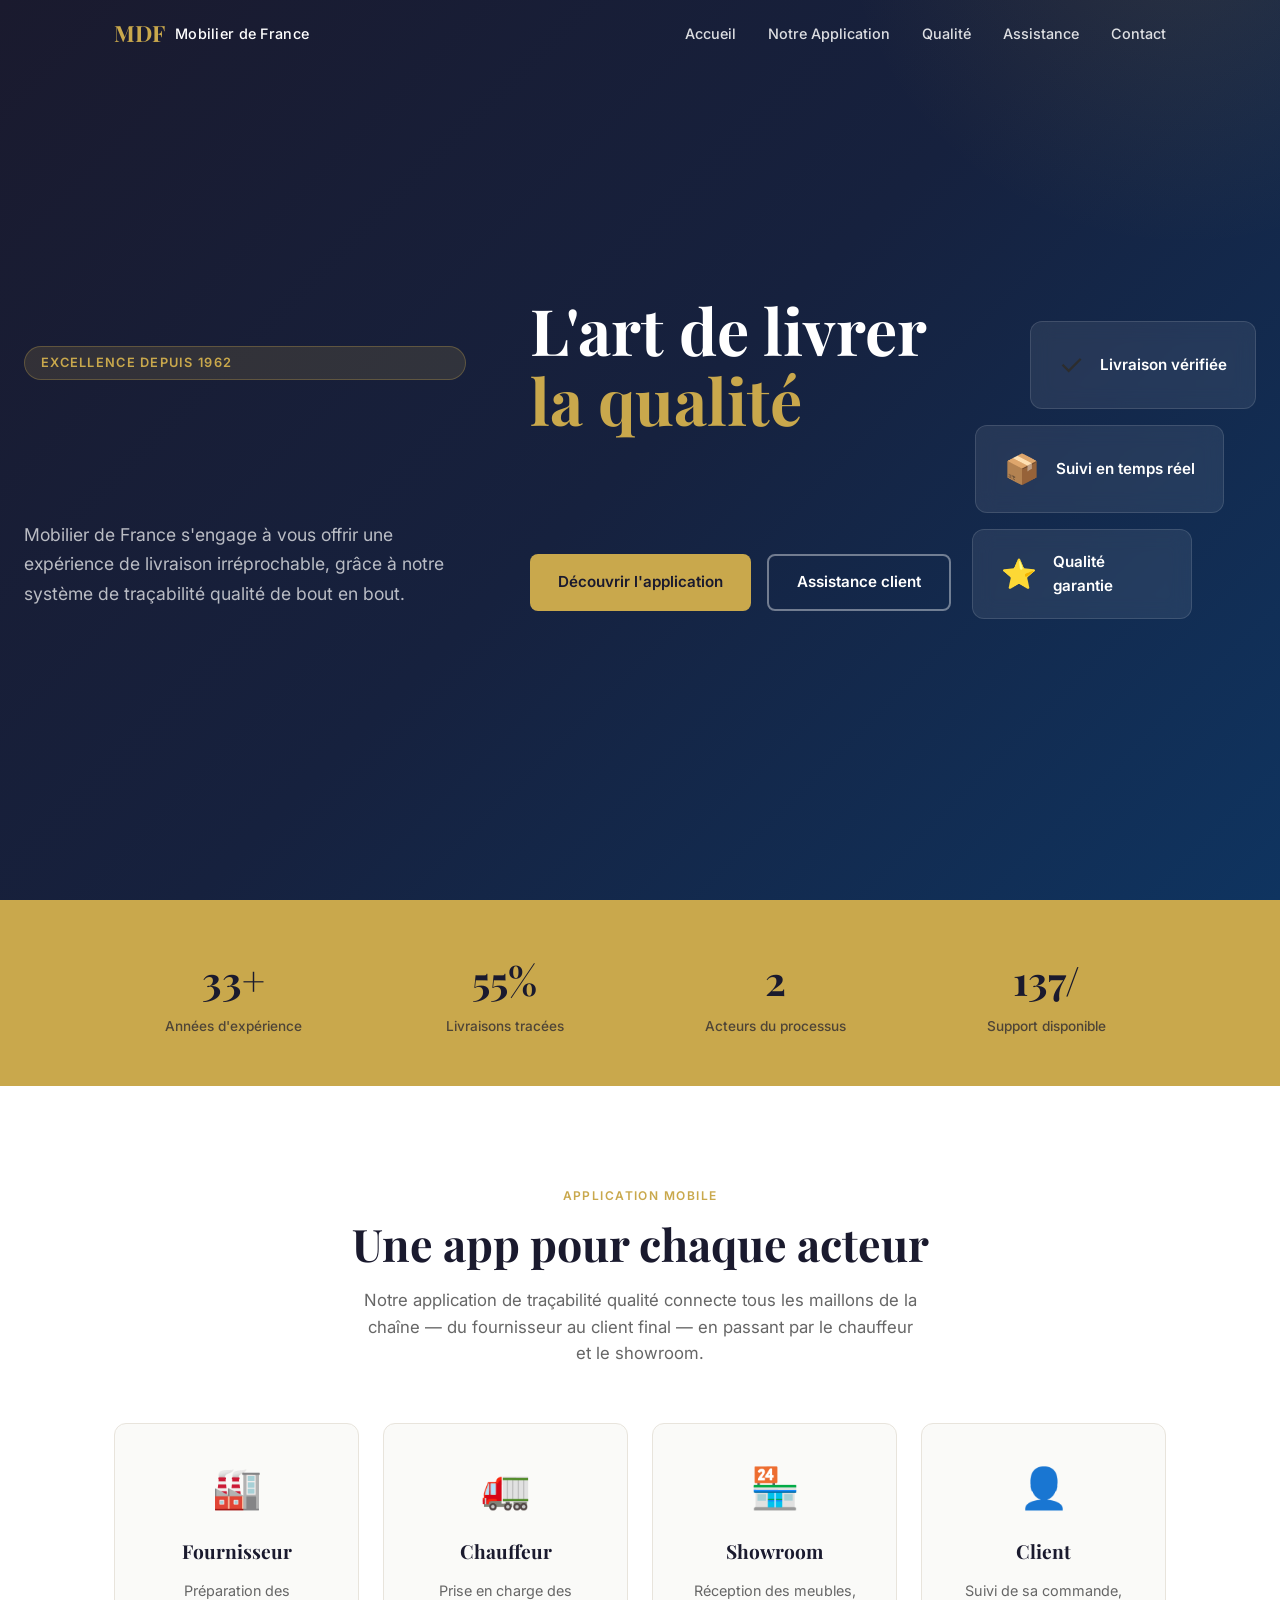
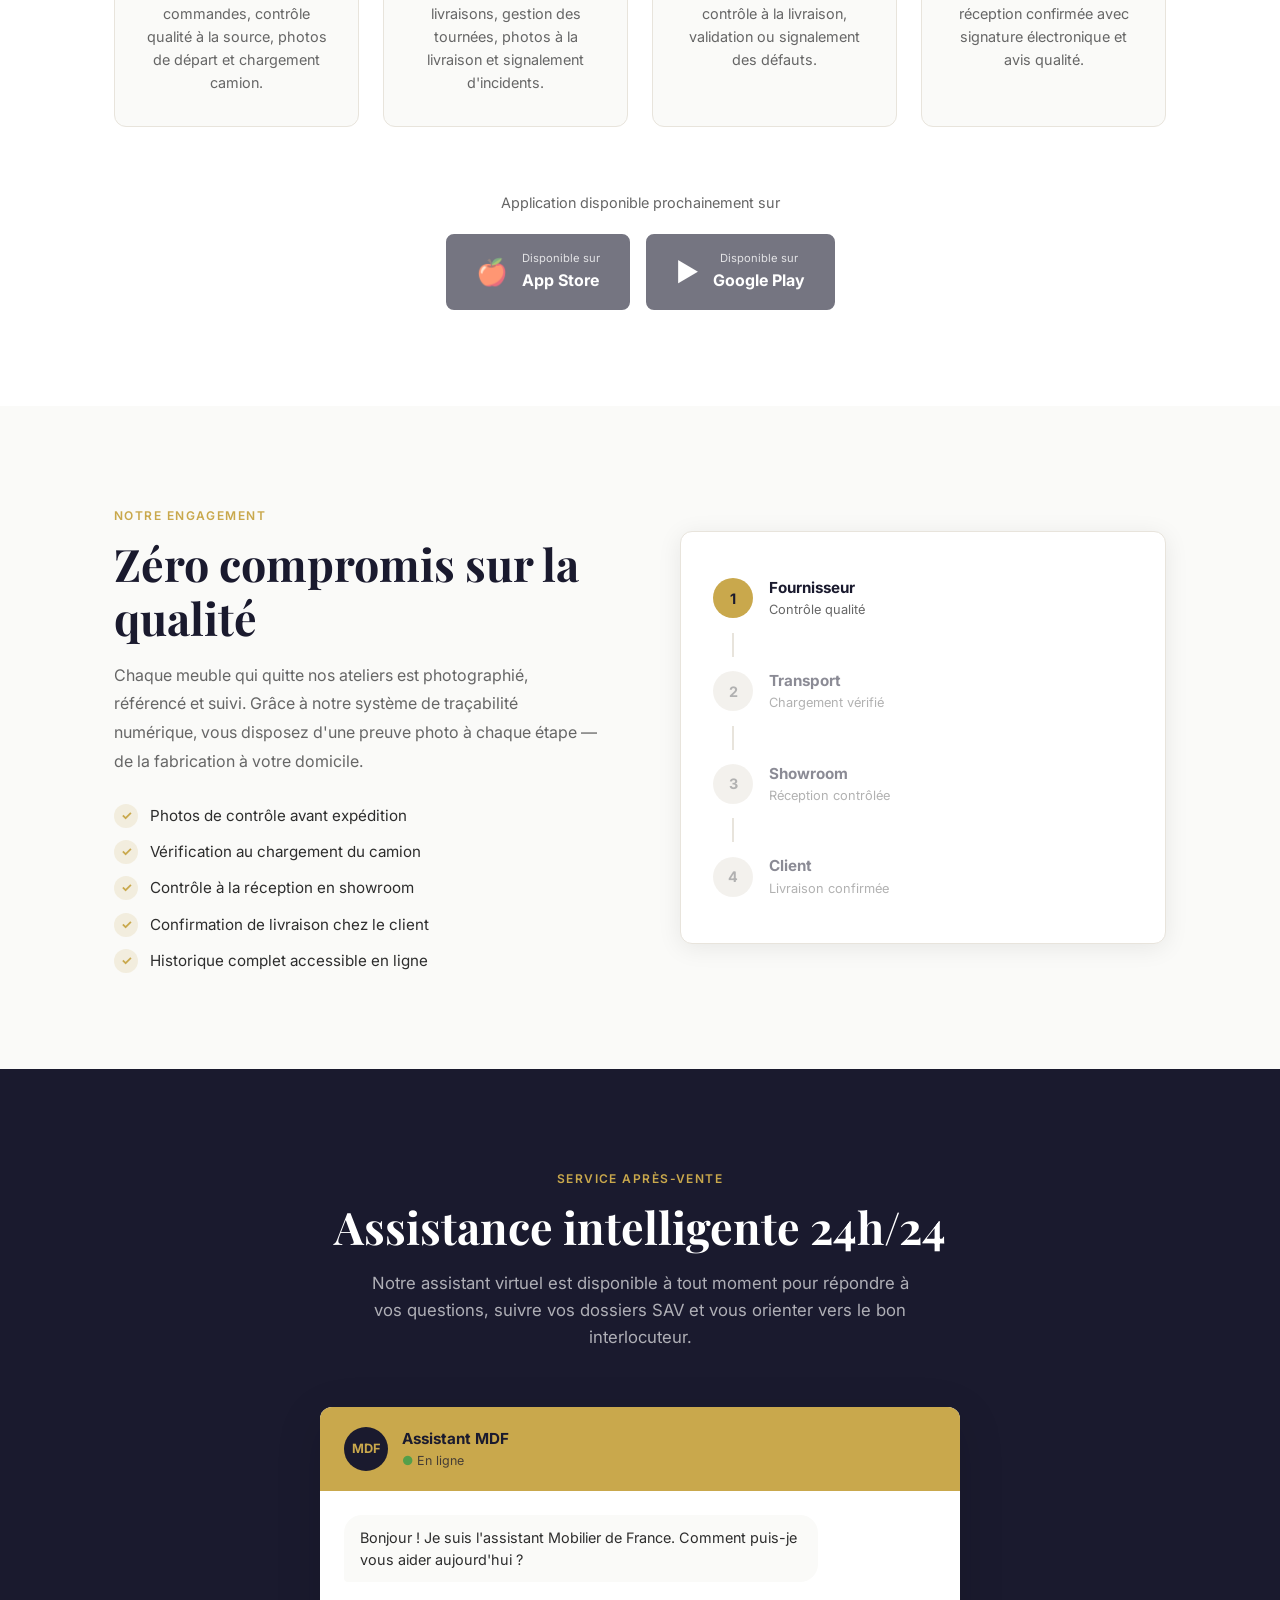
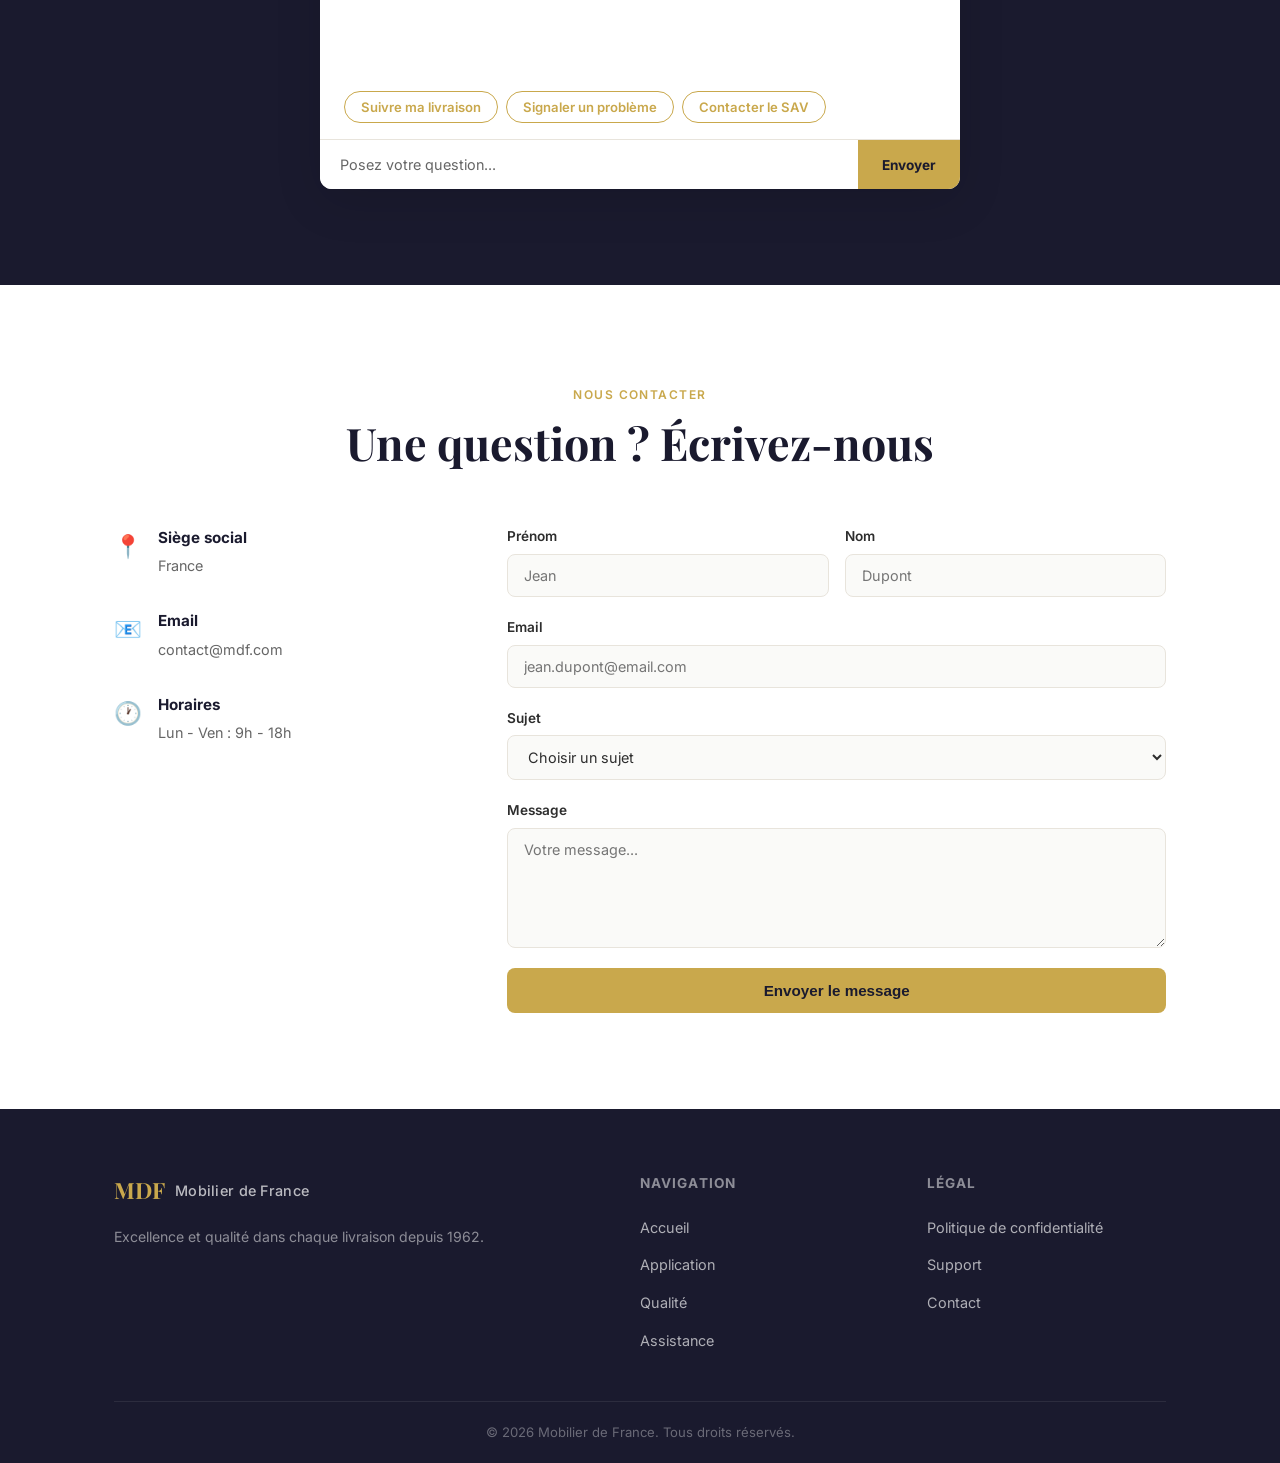
==== index.html @ 4b659bb0 "Initial commit: site vitrine Mobilier de France - index.html : page principale avec hero, app, quali" ====
<!DOCTYPE html>
<html lang="fr">
<head>
  <meta charset="UTF-8" />
  <meta name="viewport" content="width=device-width, initial-scale=1.0" />
  <title>Mobilier de France - Qualité & Excellence</title>
  <meta name="description" content="Mobilier de France - Traçabilité qualité des livraisons, application mobile et service après-vente." />
  <link rel="stylesheet" href="style.css" />
  <link rel="preconnect" href="https://fonts.googleapis.com" />
  <link rel="preconnect" href="https://fonts.gstatic.com" crossorigin />
  <link href="https://fonts.googleapis.com/css2?family=Playfair+Display:wght@400;600;700&family=Inter:wght@300;400;500;600&display=swap" rel="stylesheet" />
</head>
<body>

  <!-- NAVIGATION -->
  <nav class="navbar" id="navbar">
    <div class="nav-container">
      <div class="nav-logo">
        <span class="logo-mdf">MDF</span>
        <span class="logo-text">Mobilier de France</span>
      </div>
      <ul class="nav-links" id="navLinks">
        <li><a href="#accueil">Accueil</a></li>
        <li><a href="#app">Notre Application</a></li>
        <li><a href="#qualite">Qualité</a></li>
        <li><a href="#sav">Assistance</a></li>
        <li><a href="#contact">Contact</a></li>
      </ul>
      <button class="nav-toggle" id="navToggle" aria-label="Menu">
        <span></span><span></span><span></span>
      </button>
    </div>
  </nav>

  <!-- HERO -->
  <section class="hero" id="accueil">
    <div class="hero-content">
      <div class="hero-badge">Excellence depuis 1962</div>
      <h1 class="hero-title">
        L'art de livrer<br />
        <span class="hero-highlight">la qualité</span>
      </h1>
      <p class="hero-subtitle">
        Mobilier de France s'engage à vous offrir une expérience de livraison irréprochable,
        grâce à notre système de traçabilité qualité de bout en bout.
      </p>
      <div class="hero-actions">
        <a href="#app" class="btn btn-primary">Découvrir l'application</a>
        <a href="#sav" class="btn btn-secondary">Assistance client</a>
      </div>
    </div>
    <div class="hero-visual">
      <div class="hero-card">
        <div class="card-icon">✓</div>
        <div class="card-text">Livraison vérifiée</div>
      </div>
      <div class="hero-card hero-card--offset">
        <div class="card-icon">📦</div>
        <div class="card-text">Suivi en temps réel</div>
      </div>
      <div class="hero-card hero-card--offset2">
        <div class="card-icon">⭐</div>
        <div class="card-text">Qualité garantie</div>
      </div>
    </div>
  </section>

  <!-- STATS -->
  <section class="stats">
    <div class="container">
      <div class="stats-grid">
        <div class="stat-item">
          <div class="stat-number">60+</div>
          <div class="stat-label">Années d'expérience</div>
        </div>
        <div class="stat-item">
          <div class="stat-number">100%</div>
          <div class="stat-label">Livraisons tracées</div>
        </div>
        <div class="stat-item">
          <div class="stat-number">4</div>
          <div class="stat-label">Acteurs du processus</div>
        </div>
        <div class="stat-item">
          <div class="stat-number">24/7</div>
          <div class="stat-label">Support disponible</div>
        </div>
      </div>
    </div>
  </section>

  <!-- APPLICATION -->
  <section class="app-section" id="app">
    <div class="container">
      <div class="section-header">
        <span class="section-tag">Application Mobile</span>
        <h2 class="section-title">Une app pour chaque acteur</h2>
        <p class="section-desc">
          Notre application de traçabilité qualité connecte tous les maillons de la chaîne —
          du fournisseur au client final — en passant par le chauffeur et le showroom.
        </p>
      </div>

      <div class="app-grid">
        <div class="app-card">
          <div class="app-card-icon">🏭</div>
          <h3>Fournisseur</h3>
          <p>Préparation des commandes, contrôle qualité à la source, photos de départ et chargement camion.</p>
        </div>
        <div class="app-card">
          <div class="app-card-icon">🚛</div>
          <h3>Chauffeur</h3>
          <p>Prise en charge des livraisons, gestion des tournées, photos à la livraison et signalement d'incidents.</p>
        </div>
        <div class="app-card">
          <div class="app-card-icon">🏪</div>
          <h3>Showroom</h3>
          <p>Réception des meubles, contrôle à la livraison, validation ou signalement des défauts.</p>
        </div>
        <div class="app-card">
          <div class="app-card-icon">👤</div>
          <h3>Client</h3>
          <p>Suivi de sa commande, réception confirmée avec signature électronique et avis qualité.</p>
        </div>
      </div>

      <div class="app-download">
        <p class="download-label">Application disponible prochainement sur</p>
        <div class="download-buttons">
          <div class="download-btn download-btn--ios">
            <span class="download-icon">🍎</span>
            <div>
              <div class="download-sub">Disponible sur</div>
              <div class="download-name">App Store</div>
            </div>
          </div>
          <div class="download-btn download-btn--android">
            <span class="download-icon">▶</span>
            <div>
              <div class="download-sub">Disponible sur</div>
              <div class="download-name">Google Play</div>
            </div>
          </div>
        </div>
      </div>
    </div>
  </section>

  <!-- QUALITE -->
  <section class="qualite-section" id="qualite">
    <div class="container">
      <div class="qualite-inner">
        <div class="qualite-text">
          <span class="section-tag">Notre engagement</span>
          <h2 class="section-title">Zéro compromis sur la qualité</h2>
          <p>
            Chaque meuble qui quitte nos ateliers est photographié, référencé et suivi.
            Grâce à notre système de traçabilité numérique, vous disposez d'une preuve
            photo à chaque étape — de la fabrication à votre domicile.
          </p>
          <ul class="qualite-list">
            <li>
              <span class="qualite-check">✓</span>
              <span>Photos de contrôle avant expédition</span>
            </li>
            <li>
              <span class="qualite-check">✓</span>
              <span>Vérification au chargement du camion</span>
            </li>
            <li>
              <span class="qualite-check">✓</span>
              <span>Contrôle à la réception en showroom</span>
            </li>
            <li>
              <span class="qualite-check">✓</span>
              <span>Confirmation de livraison chez le client</span>
            </li>
            <li>
              <span class="qualite-check">✓</span>
              <span>Historique complet accessible en ligne</span>
            </li>
          </ul>
        </div>
        <div class="qualite-visual">
          <div class="process-steps">
            <div class="process-step active">
              <div class="step-num">1</div>
              <div class="step-info">
                <strong>Fournisseur</strong>
                <span>Contrôle qualité</span>
              </div>
            </div>
            <div class="process-connector"></div>
            <div class="process-step">
              <div class="step-num">2</div>
              <div class="step-info">
                <strong>Transport</strong>
                <span>Chargement vérifié</span>
              </div>
            </div>
            <div class="process-connector"></div>
            <div class="process-step">
              <div class="step-num">3</div>
              <div class="step-info">
                <strong>Showroom</strong>
                <span>Réception contrôlée</span>
              </div>
            </div>
            <div class="process-connector"></div>
            <div class="process-step">
              <div class="step-num">4</div>
              <div class="step-info">
                <strong>Client</strong>
                <span>Livraison confirmée</span>
              </div>
            </div>
          </div>
        </div>
      </div>
    </div>
  </section>

  <!-- SAV BOT -->
  <section class="sav-section" id="sav">
    <div class="container">
      <div class="section-header">
        <span class="section-tag">Service Après-Vente</span>
        <h2 class="section-title">Assistance intelligente 24h/24</h2>
        <p class="section-desc">
          Notre assistant virtuel est disponible à tout moment pour répondre à vos questions,
          suivre vos dossiers SAV et vous orienter vers le bon interlocuteur.
        </p>
      </div>

      <!-- SAV BOT WIDGET -->
      <div class="bot-container">
        <div class="bot-header">
          <div class="bot-avatar">MDF</div>
          <div class="bot-info">
            <strong>Assistant MDF</strong>
            <span class="bot-status">En ligne</span>
          </div>
        </div>
        <div class="bot-messages" id="botMessages">
          <div class="bot-message bot-message--bot">
            <div class="bot-bubble">
              Bonjour ! Je suis l'assistant Mobilier de France. Comment puis-je vous aider aujourd'hui ?
            </div>
          </div>
        </div>
        <div class="bot-suggestions" id="botSuggestions">
          <button class="suggestion-btn" onclick="sendSuggestion('Suivre ma livraison')">Suivre ma livraison</button>
          <button class="suggestion-btn" onclick="sendSuggestion('Signaler un problème')">Signaler un problème</button>
          <button class="suggestion-btn" onclick="sendSuggestion('Contacter le SAV')">Contacter le SAV</button>
        </div>
        <div class="bot-input">
          <input type="text" id="botInput" placeholder="Posez votre question..." onkeydown="handleBotKey(event)" />
          <button class="bot-send" onclick="sendBotMessage()">Envoyer</button>
        </div>
      </div>
    </div>
  </section>

  <!-- CONTACT -->
  <section class="contact-section" id="contact">
    <div class="container">
      <div class="section-header">
        <span class="section-tag">Nous contacter</span>
        <h2 class="section-title">Une question ? Écrivez-nous</h2>
      </div>
      <div class="contact-grid">
        <div class="contact-info">
          <div class="contact-item">
            <span class="contact-icon">📍</span>
            <div>
              <strong>Siège social</strong>
              <p>France</p>
            </div>
          </div>
          <div class="contact-item">
            <span class="contact-icon">📧</span>
            <div>
              <strong>Email</strong>
              <p>contact@mdf.com</p>
            </div>
          </div>
          <div class="contact-item">
            <span class="contact-icon">🕐</span>
            <div>
              <strong>Horaires</strong>
              <p>Lun - Ven : 9h - 18h</p>
            </div>
          </div>
        </div>
        <form class="contact-form" id="contactForm" onsubmit="handleContactForm(event)">
          <div class="form-row">
            <div class="form-group">
              <label for="firstName">Prénom</label>
              <input type="text" id="firstName" placeholder="Jean" required />
            </div>
            <div class="form-group">
              <label for="lastName">Nom</label>
              <input type="text" id="lastName" placeholder="Dupont" required />
            </div>
          </div>
          <div class="form-group">
            <label for="email">Email</label>
            <input type="email" id="email" placeholder="jean.dupont@email.com" required />
          </div>
          <div class="form-group">
            <label for="subject">Sujet</label>
            <select id="subject">
              <option value="">Choisir un sujet</option>
              <option value="livraison">Suivi de livraison</option>
              <option value="sav">Service après-vente</option>
              <option value="app">Application mobile</option>
              <option value="autre">Autre</option>
            </select>
          </div>
          <div class="form-group">
            <label for="message">Message</label>
            <textarea id="message" rows="4" placeholder="Votre message..." required></textarea>
          </div>
          <button type="submit" class="btn btn-primary btn-full">Envoyer le message</button>
          <div class="form-success" id="formSuccess">Message envoyé ! Nous vous répondrons sous 24h.</div>
        </form>
      </div>
    </div>
  </section>

  <!-- FOOTER -->
  <footer class="footer">
    <div class="container">
      <div class="footer-grid">
        <div class="footer-brand">
          <div class="nav-logo">
            <span class="logo-mdf">MDF</span>
            <span class="logo-text">Mobilier de France</span>
          </div>
          <p>Excellence et qualité dans chaque livraison depuis 1962.</p>
        </div>
        <div class="footer-links">
          <h4>Navigation</h4>
          <ul>
            <li><a href="#accueil">Accueil</a></li>
            <li><a href="#app">Application</a></li>
            <li><a href="#qualite">Qualité</a></li>
            <li><a href="#sav">Assistance</a></li>
          </ul>
        </div>
        <div class="footer-links">
          <h4>Légal</h4>
          <ul>
            <li><a href="privacy-policy.html">Politique de confidentialité</a></li>
            <li><a href="support.html">Support</a></li>
            <li><a href="#contact">Contact</a></li>
          </ul>
        </div>
      </div>
      <div class="footer-bottom">
        <p>&copy; 2026 Mobilier de France. Tous droits réservés.</p>
      </div>
    </div>
  </footer>

  <script src="script.js"></script>
</body>
</html>
---- style.css ----
/* ==========================================
   MOBILIER DE FRANCE - style.css
   ========================================== */

/* --- RESET & BASE --- */
*, *::before, *::after {
  box-sizing: border-box;
  margin: 0;
  padding: 0;
}

:root {
  --color-primary: #1a1a2e;
  --color-secondary: #c9a84c;
  --color-accent: #e8d5a3;
  --color-bg: #fafaf8;
  --color-bg-dark: #1a1a2e;
  --color-text: #2d2d2d;
  --color-text-light: #666;
  --color-white: #ffffff;
  --color-border: #e8e4dc;
  --color-success: #2d9c4a;
  --font-heading: 'Playfair Display', Georgia, serif;
  --font-body: 'Inter', system-ui, sans-serif;
  --radius: 12px;
  --radius-sm: 8px;
  --shadow: 0 4px 24px rgba(0, 0, 0, 0.08);
  --shadow-lg: 0 12px 48px rgba(0, 0, 0, 0.12);
  --transition: 0.3s ease;
}

html {
  scroll-behavior: smooth;
}

body {
  font-family: var(--font-body);
  color: var(--color-text);
  background: var(--color-bg);
  line-height: 1.6;
  overflow-x: hidden;
}

.container {
  max-width: 1100px;
  margin: 0 auto;
  padding: 0 24px;
}

a {
  text-decoration: none;
  color: inherit;
}

ul {
  list-style: none;
}

img {
  max-width: 100%;
}

/* --- TYPOGRAPHY --- */
.section-tag {
  display: inline-block;
  font-size: 0.75rem;
  font-weight: 600;
  letter-spacing: 0.12em;
  text-transform: uppercase;
  color: var(--color-secondary);
  margin-bottom: 12px;
}

.section-title {
  font-family: var(--font-heading);
  font-size: clamp(1.8rem, 4vw, 2.8rem);
  font-weight: 700;
  color: var(--color-primary);
  line-height: 1.2;
  margin-bottom: 16px;
}

.section-desc {
  font-size: 1.05rem;
  color: var(--color-text-light);
  max-width: 560px;
  margin: 0 auto;
}

.section-header {
  text-align: center;
  margin-bottom: 56px;
}

/* --- BUTTONS --- */
.btn {
  display: inline-flex;
  align-items: center;
  gap: 8px;
  padding: 14px 28px;
  border-radius: var(--radius-sm);
  font-weight: 600;
  font-size: 0.95rem;
  cursor: pointer;
  border: none;
  transition: all var(--transition);
  white-space: nowrap;
}

.btn-primary {
  background: var(--color-secondary);
  color: var(--color-primary);
}

.btn-primary:hover {
  background: #b8943e;
  transform: translateY(-2px);
  box-shadow: 0 6px 20px rgba(201, 168, 76, 0.35);
}

.btn-secondary {
  background: transparent;
  color: var(--color-white);
  border: 2px solid rgba(255,255,255,0.4);
}

.btn-secondary:hover {
  background: rgba(255,255,255,0.12);
  border-color: rgba(255,255,255,0.7);
}

.btn-full {
  width: 100%;
  justify-content: center;
}

/* ==========================================
   NAVBAR
   ========================================== */
.navbar {
  position: fixed;
  top: 0;
  left: 0;
  right: 0;
  z-index: 1000;
  padding: 16px 0;
  transition: all var(--transition);
}

.navbar.scrolled {
  background: rgba(255, 255, 255, 0.97);
  backdrop-filter: blur(12px);
  box-shadow: 0 2px 20px rgba(0,0,0,0.08);
  padding: 12px 0;
}

.navbar.scrolled .nav-logo .logo-mdf,
.navbar.scrolled .nav-logo .logo-text {
  color: var(--color-primary);
}

.navbar.scrolled .nav-links a {
  color: var(--color-text);
}

.nav-container {
  max-width: 1100px;
  margin: 0 auto;
  padding: 0 24px;
  display: flex;
  align-items: center;
  justify-content: space-between;
}

.nav-logo {
  display: flex;
  align-items: center;
  gap: 10px;
}

.logo-mdf {
  font-family: var(--font-heading);
  font-size: 1.4rem;
  font-weight: 700;
  color: var(--color-secondary);
}

.logo-text {
  font-size: 0.9rem;
  font-weight: 500;
  color: var(--color-white);
  letter-spacing: 0.02em;
}

.nav-links {
  display: flex;
  align-items: center;
  gap: 32px;
}

.nav-links a {
  font-size: 0.9rem;
  font-weight: 500;
  color: rgba(255,255,255,0.85);
  transition: color var(--transition);
}

.nav-links a:hover {
  color: var(--color-secondary);
}

.nav-toggle {
  display: none;
  flex-direction: column;
  gap: 5px;
  background: none;
  border: none;
  cursor: pointer;
  padding: 4px;
}

.nav-toggle span {
  display: block;
  width: 24px;
  height: 2px;
  background: var(--color-white);
  transition: all var(--transition);
  border-radius: 2px;
}

.navbar.scrolled .nav-toggle span {
  background: var(--color-primary);
}

/* ==========================================
   HERO
   ========================================== */
.hero {
  min-height: 100vh;
  background: linear-gradient(135deg, #1a1a2e 0%, #16213e 50%, #0f3460 100%);
  display: flex;
  align-items: center;
  padding: 120px 24px 80px;
  position: relative;
  overflow: hidden;
}

.hero::before {
  content: '';
  position: absolute;
  top: -50%;
  right: -20%;
  width: 700px;
  height: 700px;
  background: radial-gradient(circle, rgba(201,168,76,0.12) 0%, transparent 70%);
  pointer-events: none;
}

.hero-content {
  max-width: 1100px;
  margin: 0 auto;
  width: 100%;
  display: grid;
  grid-template-columns: 1fr 1fr;
  gap: 64px;
  align-items: center;
}

.hero-badge {
  display: inline-block;
  background: rgba(201,168,76,0.15);
  border: 1px solid rgba(201,168,76,0.3);
  color: var(--color-secondary);
  font-size: 0.8rem;
  font-weight: 600;
  letter-spacing: 0.1em;
  text-transform: uppercase;
  padding: 6px 16px;
  border-radius: 100px;
  margin-bottom: 24px;
}

.hero-title {
  font-family: var(--font-heading);
  font-size: clamp(2.5rem, 5vw, 4rem);
  font-weight: 700;
  color: var(--color-white);
  line-height: 1.1;
  margin-bottom: 20px;
}

.hero-highlight {
  color: var(--color-secondary);
}

.hero-subtitle {
  font-size: 1.1rem;
  color: rgba(255,255,255,0.7);
  line-height: 1.7;
  margin-bottom: 36px;
  max-width: 480px;
}

.hero-actions {
  display: flex;
  gap: 16px;
  flex-wrap: wrap;
}

.hero-visual {
  display: flex;
  flex-direction: column;
  gap: 16px;
  align-items: flex-end;
}

.hero-card {
  background: rgba(255,255,255,0.08);
  backdrop-filter: blur(10px);
  border: 1px solid rgba(255,255,255,0.12);
  border-radius: var(--radius);
  padding: 20px 28px;
  display: flex;
  align-items: center;
  gap: 16px;
  min-width: 220px;
  animation: floatCard 3s ease-in-out infinite;
}

.hero-card--offset {
  margin-right: 32px;
  animation-delay: 1s;
}

.hero-card--offset2 {
  margin-right: 64px;
  animation-delay: 2s;
}

@keyframes floatCard {
  0%, 100% { transform: translateY(0); }
  50% { transform: translateY(-6px); }
}

.card-icon {
  font-size: 1.8rem;
}

.card-text {
  color: var(--color-white);
  font-weight: 600;
  font-size: 0.95rem;
}

/* ==========================================
   STATS
   ========================================== */
.stats {
  background: var(--color-secondary);
  padding: 48px 0;
}

.stats-grid {
  display: grid;
  grid-template-columns: repeat(4, 1fr);
  gap: 32px;
  text-align: center;
}

.stat-number {
  font-family: var(--font-heading);
  font-size: 2.5rem;
  font-weight: 700;
  color: var(--color-primary);
}

.stat-label {
  font-size: 0.85rem;
  font-weight: 500;
  color: rgba(26,26,46,0.7);
  margin-top: 4px;
}

/* ==========================================
   APP SECTION
   ========================================== */
.app-section {
  padding: 96px 0;
  background: var(--color-white);
}

.app-grid {
  display: grid;
  grid-template-columns: repeat(4, 1fr);
  gap: 24px;
  margin-bottom: 64px;
}

.app-card {
  background: var(--color-bg);
  border: 1px solid var(--color-border);
  border-radius: var(--radius);
  padding: 32px 24px;
  text-align: center;
  transition: all var(--transition);
}

.app-card:hover {
  transform: translateY(-4px);
  box-shadow: var(--shadow-lg);
  border-color: var(--color-secondary);
}

.app-card-icon {
  font-size: 2.5rem;
  margin-bottom: 16px;
}

.app-card h3 {
  font-family: var(--font-heading);
  font-size: 1.2rem;
  color: var(--color-primary);
  margin-bottom: 12px;
}

.app-card p {
  font-size: 0.9rem;
  color: var(--color-text-light);
  line-height: 1.6;
}

.app-download {
  text-align: center;
}

.download-label {
  font-size: 0.9rem;
  color: var(--color-text-light);
  margin-bottom: 20px;
}

.download-buttons {
  display: flex;
  gap: 16px;
  justify-content: center;
  flex-wrap: wrap;
}

.download-btn {
  display: flex;
  align-items: center;
  gap: 14px;
  padding: 14px 28px;
  border-radius: var(--radius-sm);
  background: var(--color-primary);
  color: var(--color-white);
  border: 2px solid var(--color-primary);
  transition: all var(--transition);
  cursor: pointer;
  opacity: 0.6;
}

.download-btn:hover {
  background: transparent;
  color: var(--color-primary);
}

.download-icon {
  font-size: 1.6rem;
}

.download-sub {
  font-size: 0.7rem;
  opacity: 0.8;
}

.download-name {
  font-size: 1rem;
  font-weight: 700;
}

/* ==========================================
   QUALITE
   ========================================== */
.qualite-section {
  padding: 96px 0;
  background: var(--color-bg);
}

.qualite-inner {
  display: grid;
  grid-template-columns: 1fr 1fr;
  gap: 80px;
  align-items: center;
}

.qualite-text p {
  color: var(--color-text-light);
  line-height: 1.8;
  margin-bottom: 28px;
}

.qualite-list {
  display: flex;
  flex-direction: column;
  gap: 12px;
}

.qualite-list li {
  display: flex;
  align-items: center;
  gap: 12px;
  font-size: 0.95rem;
  color: var(--color-text);
}

.qualite-check {
  display: flex;
  align-items: center;
  justify-content: center;
  width: 24px;
  height: 24px;
  background: rgba(201,168,76,0.15);
  color: var(--color-secondary);
  border-radius: 50%;
  font-size: 0.8rem;
  font-weight: 700;
  flex-shrink: 0;
}

.process-steps {
  background: var(--color-white);
  border: 1px solid var(--color-border);
  border-radius: var(--radius);
  padding: 32px;
  box-shadow: var(--shadow);
}

.process-step {
  display: flex;
  align-items: center;
  gap: 16px;
  padding: 12px 0;
  opacity: 0.5;
  transition: opacity var(--transition);
}

.process-step.active {
  opacity: 1;
}

.step-num {
  width: 40px;
  height: 40px;
  border-radius: 50%;
  background: var(--color-border);
  display: flex;
  align-items: center;
  justify-content: center;
  font-weight: 700;
  font-size: 0.9rem;
  color: var(--color-text-light);
  flex-shrink: 0;
  transition: all var(--transition);
}

.process-step.active .step-num {
  background: var(--color-secondary);
  color: var(--color-primary);
}

.step-info {
  display: flex;
  flex-direction: column;
}

.step-info strong {
  font-size: 0.95rem;
  color: var(--color-primary);
}

.step-info span {
  font-size: 0.8rem;
  color: var(--color-text-light);
}

.process-connector {
  width: 2px;
  height: 24px;
  background: var(--color-border);
  margin-left: 19px;
}

/* ==========================================
   SAV BOT
   ========================================== */
.sav-section {
  padding: 96px 0;
  background: var(--color-primary);
}

.sav-section .section-tag {
  color: var(--color-secondary);
}

.sav-section .section-title {
  color: var(--color-white);
}

.sav-section .section-desc {
  color: rgba(255,255,255,0.65);
}

.bot-container {
  max-width: 640px;
  margin: 0 auto;
  background: var(--color-white);
  border-radius: var(--radius);
  overflow: hidden;
  box-shadow: var(--shadow-lg);
}

.bot-header {
  display: flex;
  align-items: center;
  gap: 14px;
  padding: 20px 24px;
  background: var(--color-secondary);
}

.bot-avatar {
  width: 44px;
  height: 44px;
  border-radius: 50%;
  background: var(--color-primary);
  color: var(--color-secondary);
  display: flex;
  align-items: center;
  justify-content: center;
  font-weight: 700;
  font-size: 0.8rem;
}

.bot-info {
  display: flex;
  flex-direction: column;
}

.bot-info strong {
  font-size: 0.95rem;
  color: var(--color-primary);
}

.bot-status {
  font-size: 0.78rem;
  color: var(--color-primary);
  opacity: 0.75;
}

.bot-status::before {
  content: '● ';
  color: var(--color-success);
  opacity: 1;
}

.bot-messages {
  padding: 24px;
  min-height: 200px;
  max-height: 320px;
  overflow-y: auto;
  display: flex;
  flex-direction: column;
  gap: 16px;
}

.bot-message {
  display: flex;
}

.bot-message--user {
  justify-content: flex-end;
}

.bot-bubble {
  max-width: 80%;
  padding: 12px 16px;
  border-radius: 18px;
  font-size: 0.9rem;
  line-height: 1.5;
}

.bot-message--bot .bot-bubble {
  background: var(--color-bg);
  color: var(--color-text);
  border-bottom-left-radius: 4px;
}

.bot-message--user .bot-bubble {
  background: var(--color-secondary);
  color: var(--color-primary);
  border-bottom-right-radius: 4px;
  font-weight: 500;
}

.bot-suggestions {
  display: flex;
  flex-wrap: wrap;
  gap: 8px;
  padding: 0 24px 16px;
}

.suggestion-btn {
  background: none;
  border: 1.5px solid var(--color-secondary);
  color: var(--color-secondary);
  border-radius: 100px;
  padding: 7px 16px;
  font-size: 0.82rem;
  font-weight: 600;
  cursor: pointer;
  transition: all var(--transition);
  font-family: var(--font-body);
}

.suggestion-btn:hover {
  background: var(--color-secondary);
  color: var(--color-primary);
}

.bot-input {
  display: flex;
  gap: 0;
  border-top: 1px solid var(--color-border);
}

.bot-input input {
  flex: 1;
  padding: 16px 20px;
  border: none;
  outline: none;
  font-family: var(--font-body);
  font-size: 0.9rem;
  color: var(--color-text);
  background: var(--color-white);
}

.bot-input input::placeholder {
  color: var(--color-text-light);
}

.bot-send {
  padding: 16px 24px;
  background: var(--color-secondary);
  border: none;
  color: var(--color-primary);
  font-weight: 700;
  font-size: 0.85rem;
  cursor: pointer;
  transition: background var(--transition);
  font-family: var(--font-body);
}

.bot-send:hover {
  background: #b8943e;
}

/* ==========================================
   CONTACT
   ========================================== */
.contact-section {
  padding: 96px 0;
  background: var(--color-white);
}

.contact-grid {
  display: grid;
  grid-template-columns: 1fr 2fr;
  gap: 64px;
  align-items: start;
}

.contact-info {
  display: flex;
  flex-direction: column;
  gap: 32px;
}

.contact-item {
  display: flex;
  align-items: flex-start;
  gap: 16px;
}

.contact-icon {
  font-size: 1.4rem;
  margin-top: 2px;
}

.contact-item strong {
  display: block;
  font-size: 0.95rem;
  color: var(--color-primary);
  margin-bottom: 4px;
}

.contact-item p {
  font-size: 0.9rem;
  color: var(--color-text-light);
}

.contact-form {
  display: flex;
  flex-direction: column;
  gap: 20px;
}

.form-row {
  display: grid;
  grid-template-columns: 1fr 1fr;
  gap: 16px;
}

.form-group {
  display: flex;
  flex-direction: column;
  gap: 6px;
}

.form-group label {
  font-size: 0.85rem;
  font-weight: 600;
  color: var(--color-text);
}

.form-group input,
.form-group select,
.form-group textarea {
  padding: 12px 16px;
  border: 1.5px solid var(--color-border);
  border-radius: var(--radius-sm);
  font-family: var(--font-body);
  font-size: 0.9rem;
  color: var(--color-text);
  background: var(--color-bg);
  transition: border-color var(--transition);
  outline: none;
}

.form-group input:focus,
.form-group select:focus,
.form-group textarea:focus {
  border-color: var(--color-secondary);
  background: var(--color-white);
}

.form-group textarea {
  resize: vertical;
  min-height: 120px;
}

.form-success {
  display: none;
  background: rgba(45,156,74,0.1);
  color: var(--color-success);
  border: 1px solid rgba(45,156,74,0.2);
  border-radius: var(--radius-sm);
  padding: 12px 16px;
  font-size: 0.9rem;
  font-weight: 500;
  text-align: center;
}

.form-success.visible {
  display: block;
}

/* ==========================================
   FOOTER
   ========================================== */
.footer {
  background: var(--color-primary);
  padding: 64px 0 0;
}

.footer-grid {
  display: grid;
  grid-template-columns: 2fr 1fr 1fr;
  gap: 48px;
  margin-bottom: 48px;
}

.footer-brand .nav-logo {
  margin-bottom: 16px;
}

.footer-brand p {
  font-size: 0.88rem;
  color: rgba(255,255,255,0.5);
  line-height: 1.7;
}

.footer-brand .logo-text {
  color: rgba(255,255,255,0.7);
}

.footer-links h4 {
  font-size: 0.85rem;
  font-weight: 700;
  letter-spacing: 0.08em;
  text-transform: uppercase;
  color: rgba(255,255,255,0.5);
  margin-bottom: 20px;
}

.footer-links ul {
  display: flex;
  flex-direction: column;
  gap: 12px;
}

.footer-links a {
  font-size: 0.9rem;
  color: rgba(255,255,255,0.65);
  transition: color var(--transition);
}

.footer-links a:hover {
  color: var(--color-secondary);
}

.footer-bottom {
  border-top: 1px solid rgba(255,255,255,0.08);
  padding: 20px 0;
  text-align: center;
}

.footer-bottom p {
  font-size: 0.82rem;
  color: rgba(255,255,255,0.35);
}

/* ==========================================
   RESPONSIVE
   ========================================== */
@media (max-width: 1024px) {
  .app-grid {
    grid-template-columns: repeat(2, 1fr);
  }
  .stats-grid {
    grid-template-columns: repeat(2, 1fr);
    gap: 24px;
  }
}

@media (max-width: 768px) {
  .nav-links {
    display: none;
    position: fixed;
    top: 0;
    left: 0;
    right: 0;
    bottom: 0;
    background: var(--color-primary);
    flex-direction: column;
    justify-content: center;
    align-items: center;
    gap: 40px;
    font-size: 1.2rem;
  }

  .nav-links.open {
    display: flex;
  }

  .nav-links a {
    color: var(--color-white);
    font-size: 1.1rem;
  }

  .nav-toggle {
    display: flex;
    z-index: 1001;
  }

  .hero-content {
    grid-template-columns: 1fr;
    text-align: center;
    gap: 48px;
  }

  .hero-subtitle {
    margin: 0 auto 36px;
  }

  .hero-actions {
    justify-content: center;
  }

  .hero-visual {
    align-items: center;
  }

  .hero-card--offset,
  .hero-card--offset2 {
    margin-right: 0;
  }

  .qualite-inner {
    grid-template-columns: 1fr;
    gap: 48px;
  }

  .contact-grid {
    grid-template-columns: 1fr;
    gap: 40px;
  }

  .form-row {
    grid-template-columns: 1fr;
  }

  .footer-grid {
    grid-template-columns: 1fr;
    gap: 32px;
  }

  .app-grid {
    grid-template-columns: 1fr;
  }

  .stats-grid {
    grid-template-columns: repeat(2, 1fr);
  }
}

@media (max-width: 480px) {
  .stats-grid {
    grid-template-columns: 1fr 1fr;
  }
  .hero-card {
    min-width: 180px;
  }
}
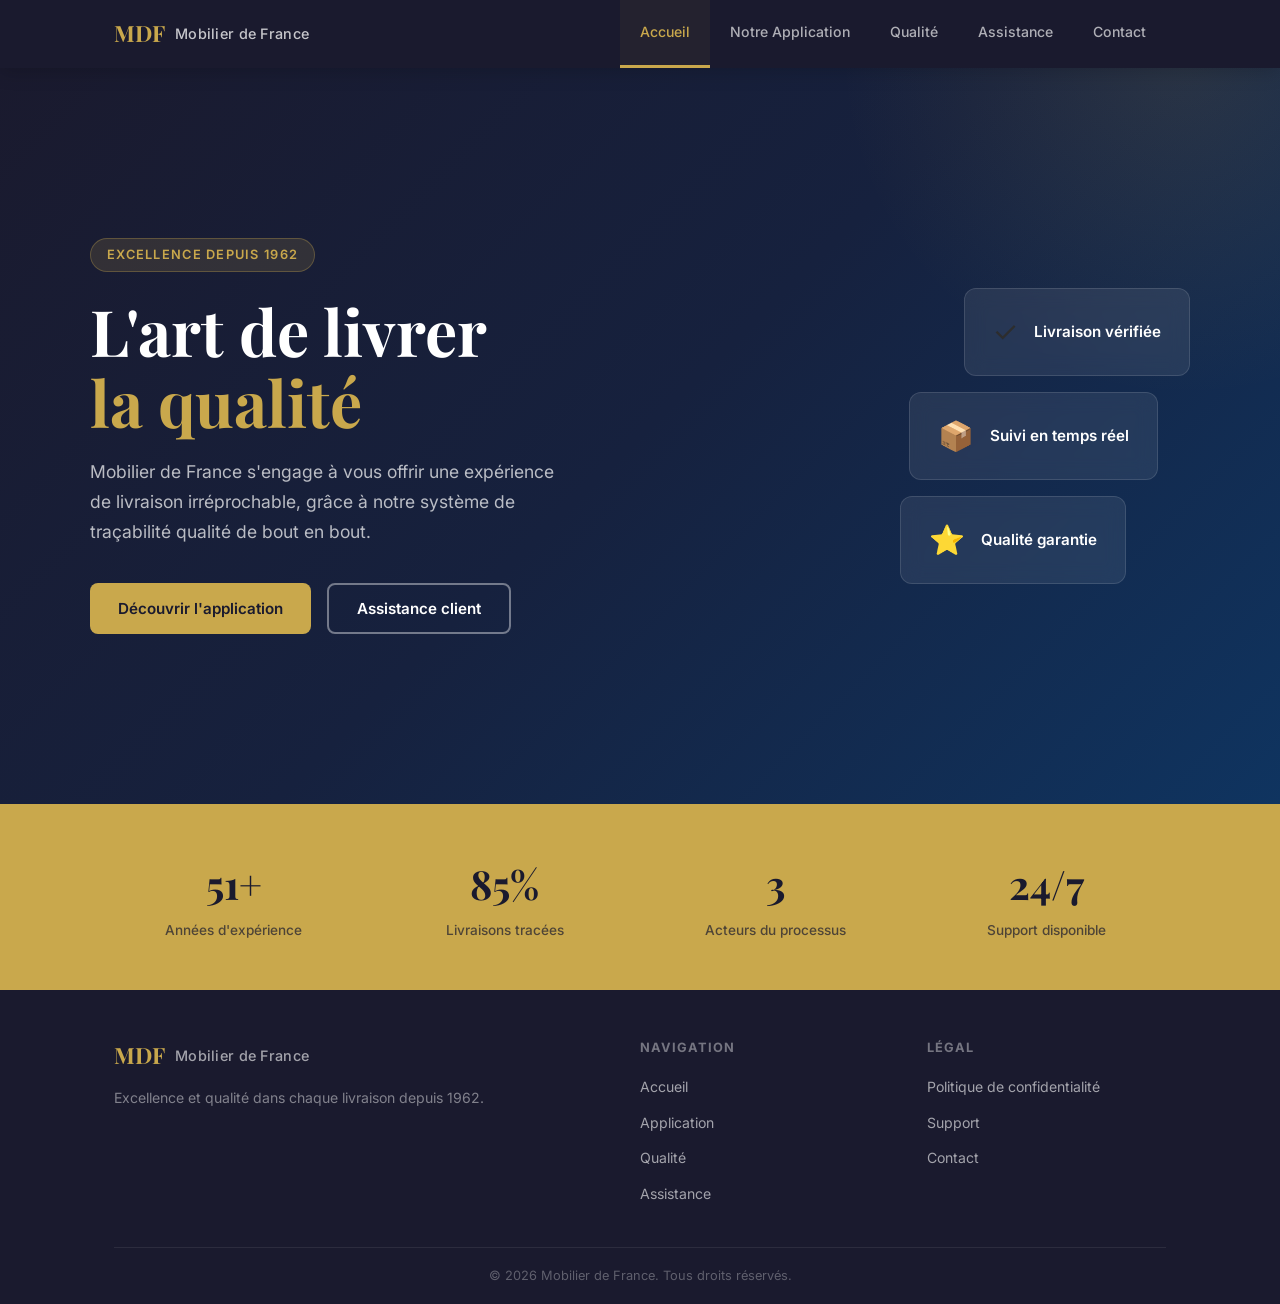
==== commit 95c28314: "refactor: navigation par onglets (tabbed layout) - Chaque section (Accueil, Application, Qualité, As" ====
--- a/index.html
+++ b/index.html
@@ -12,323 +12,339 @@
 </head>
 <body>
 
-  <!-- NAVIGATION -->
+  <!-- ===================== NAVBAR / ONGLETS ===================== -->
   <nav class="navbar" id="navbar">
     <div class="nav-container">
       <div class="nav-logo">
         <span class="logo-mdf">MDF</span>
         <span class="logo-text">Mobilier de France</span>
       </div>
+
       <ul class="nav-links" id="navLinks">
-        <li><a href="#accueil">Accueil</a></li>
-        <li><a href="#app">Notre Application</a></li>
-        <li><a href="#qualite">Qualité</a></li>
-        <li><a href="#sav">Assistance</a></li>
-        <li><a href="#contact">Contact</a></li>
+        <li><a href="#" class="nav-tab active" data-tab="accueil">Accueil</a></li>
+        <li><a href="#" class="nav-tab" data-tab="app">Notre Application</a></li>
+        <li><a href="#" class="nav-tab" data-tab="qualite">Qualité</a></li>
+        <li><a href="#" class="nav-tab" data-tab="sav">Assistance</a></li>
+        <li><a href="#" class="nav-tab" data-tab="contact">Contact</a></li>
       </ul>
+
       <button class="nav-toggle" id="navToggle" aria-label="Menu">
         <span></span><span></span><span></span>
       </button>
     </div>
   </nav>
 
-  <!-- HERO -->
-  <section class="hero" id="accueil">
-    <div class="hero-content">
-      <div class="hero-badge">Excellence depuis 1962</div>
-      <h1 class="hero-title">
-        L'art de livrer<br />
-        <span class="hero-highlight">la qualité</span>
-      </h1>
-      <p class="hero-subtitle">
-        Mobilier de France s'engage à vous offrir une expérience de livraison irréprochable,
-        grâce à notre système de traçabilité qualité de bout en bout.
-      </p>
-      <div class="hero-actions">
-        <a href="#app" class="btn btn-primary">Découvrir l'application</a>
-        <a href="#sav" class="btn btn-secondary">Assistance client</a>
-      </div>
-    </div>
-    <div class="hero-visual">
-      <div class="hero-card">
-        <div class="card-icon">✓</div>
-        <div class="card-text">Livraison vérifiée</div>
-      </div>
-      <div class="hero-card hero-card--offset">
-        <div class="card-icon">📦</div>
-        <div class="card-text">Suivi en temps réel</div>
-      </div>
-      <div class="hero-card hero-card--offset2">
-        <div class="card-icon">⭐</div>
-        <div class="card-text">Qualité garantie</div>
-      </div>
-    </div>
-  </section>
-
-  <!-- STATS -->
-  <section class="stats">
-    <div class="container">
-      <div class="stats-grid">
-        <div class="stat-item">
-          <div class="stat-number">60+</div>
-          <div class="stat-label">Années d'expérience</div>
-        </div>
-        <div class="stat-item">
-          <div class="stat-number">100%</div>
-          <div class="stat-label">Livraisons tracées</div>
-        </div>
-        <div class="stat-item">
-          <div class="stat-number">4</div>
-          <div class="stat-label">Acteurs du processus</div>
-        </div>
-        <div class="stat-item">
-          <div class="stat-number">24/7</div>
-          <div class="stat-label">Support disponible</div>
-        </div>
-      </div>
-    </div>
-  </section>
-
-  <!-- APPLICATION -->
-  <section class="app-section" id="app">
-    <div class="container">
-      <div class="section-header">
-        <span class="section-tag">Application Mobile</span>
-        <h2 class="section-title">Une app pour chaque acteur</h2>
-        <p class="section-desc">
-          Notre application de traçabilité qualité connecte tous les maillons de la chaîne —
-          du fournisseur au client final — en passant par le chauffeur et le showroom.
-        </p>
-      </div>
-
-      <div class="app-grid">
-        <div class="app-card">
-          <div class="app-card-icon">🏭</div>
-          <h3>Fournisseur</h3>
-          <p>Préparation des commandes, contrôle qualité à la source, photos de départ et chargement camion.</p>
-        </div>
-        <div class="app-card">
-          <div class="app-card-icon">🚛</div>
-          <h3>Chauffeur</h3>
-          <p>Prise en charge des livraisons, gestion des tournées, photos à la livraison et signalement d'incidents.</p>
-        </div>
-        <div class="app-card">
-          <div class="app-card-icon">🏪</div>
-          <h3>Showroom</h3>
-          <p>Réception des meubles, contrôle à la livraison, validation ou signalement des défauts.</p>
-        </div>
-        <div class="app-card">
-          <div class="app-card-icon">👤</div>
-          <h3>Client</h3>
-          <p>Suivi de sa commande, réception confirmée avec signature électronique et avis qualité.</p>
-        </div>
-      </div>
-
-      <div class="app-download">
-        <p class="download-label">Application disponible prochainement sur</p>
-        <div class="download-buttons">
-          <div class="download-btn download-btn--ios">
-            <span class="download-icon">🍎</span>
-            <div>
-              <div class="download-sub">Disponible sur</div>
-              <div class="download-name">App Store</div>
-            </div>
-          </div>
-          <div class="download-btn download-btn--android">
-            <span class="download-icon">▶</span>
-            <div>
-              <div class="download-sub">Disponible sur</div>
-              <div class="download-name">Google Play</div>
-            </div>
-          </div>
-        </div>
-      </div>
-    </div>
-  </section>
-
-  <!-- QUALITE -->
-  <section class="qualite-section" id="qualite">
-    <div class="container">
-      <div class="qualite-inner">
-        <div class="qualite-text">
+  <!-- ===================== ONGLET : ACCUEIL ===================== -->
+  <div class="tab-panel active" id="tab-accueil">
+
+    <section class="hero">
+      <div class="hero-content">
+        <div class="hero-left">
+          <div class="hero-badge">Excellence depuis 1962</div>
+          <h1 class="hero-title">
+            L'art de livrer<br />
+            <span class="hero-highlight">la qualité</span>
+          </h1>
+          <p class="hero-subtitle">
+            Mobilier de France s'engage à vous offrir une expérience de livraison irréprochable,
+            grâce à notre système de traçabilité qualité de bout en bout.
+          </p>
+          <div class="hero-actions">
+            <button class="btn btn-primary" onclick="switchTab('app')">Découvrir l'application</button>
+            <button class="btn btn-secondary" onclick="switchTab('sav')">Assistance client</button>
+          </div>
+        </div>
+        <div class="hero-visual">
+          <div class="hero-card">
+            <div class="card-icon">✓</div>
+            <div class="card-text">Livraison vérifiée</div>
+          </div>
+          <div class="hero-card hero-card--offset">
+            <div class="card-icon">📦</div>
+            <div class="card-text">Suivi en temps réel</div>
+          </div>
+          <div class="hero-card hero-card--offset2">
+            <div class="card-icon">⭐</div>
+            <div class="card-text">Qualité garantie</div>
+          </div>
+        </div>
+      </div>
+    </section>
+
+    <section class="stats">
+      <div class="container">
+        <div class="stats-grid">
+          <div class="stat-item">
+            <div class="stat-number" data-target="60" data-suffix="+">60+</div>
+            <div class="stat-label">Années d'expérience</div>
+          </div>
+          <div class="stat-item">
+            <div class="stat-number" data-target="100" data-suffix="%">100%</div>
+            <div class="stat-label">Livraisons tracées</div>
+          </div>
+          <div class="stat-item">
+            <div class="stat-number" data-target="4" data-suffix="">4</div>
+            <div class="stat-label">Acteurs du processus</div>
+          </div>
+          <div class="stat-item">
+            <div class="stat-number" data-static="24/7">24/7</div>
+            <div class="stat-label">Support disponible</div>
+          </div>
+        </div>
+      </div>
+    </section>
+
+  </div>
+
+  <!-- ===================== ONGLET : APPLICATION ===================== -->
+  <div class="tab-panel" id="tab-app">
+    <section class="page-section">
+      <div class="container">
+        <div class="section-header">
+          <span class="section-tag">Application Mobile</span>
+          <h2 class="section-title">Une app pour chaque acteur</h2>
+          <p class="section-desc">
+            Notre application de traçabilité qualité connecte tous les maillons de la chaîne —
+            du fournisseur au client final — en passant par le chauffeur et le showroom.
+          </p>
+        </div>
+
+        <div class="app-grid">
+          <div class="app-card">
+            <div class="app-card-icon">🏭</div>
+            <h3>Fournisseur</h3>
+            <p>Préparation des commandes, contrôle qualité à la source, photos de départ et chargement camion.</p>
+          </div>
+          <div class="app-card">
+            <div class="app-card-icon">🚛</div>
+            <h3>Chauffeur</h3>
+            <p>Prise en charge des livraisons, gestion des tournées, photos à la livraison et signalement d'incidents.</p>
+          </div>
+          <div class="app-card">
+            <div class="app-card-icon">🏪</div>
+            <h3>Showroom</h3>
+            <p>Réception des meubles, contrôle à la livraison, validation ou signalement des défauts.</p>
+          </div>
+          <div class="app-card">
+            <div class="app-card-icon">👤</div>
+            <h3>Client</h3>
+            <p>Suivi de sa commande, réception confirmée avec signature électronique et avis qualité.</p>
+          </div>
+        </div>
+
+        <div class="app-download">
+          <p class="download-label">Application disponible prochainement sur</p>
+          <div class="download-buttons">
+            <div class="download-btn">
+              <span class="download-icon">🍎</span>
+              <div>
+                <div class="download-sub">Disponible sur</div>
+                <div class="download-name">App Store</div>
+              </div>
+            </div>
+            <div class="download-btn">
+              <span class="download-icon">▶</span>
+              <div>
+                <div class="download-sub">Disponible sur</div>
+                <div class="download-name">Google Play</div>
+              </div>
+            </div>
+          </div>
+        </div>
+      </div>
+    </section>
+  </div>
+
+  <!-- ===================== ONGLET : QUALITÉ ===================== -->
+  <div class="tab-panel" id="tab-qualite">
+    <section class="page-section">
+      <div class="container">
+        <div class="section-header">
           <span class="section-tag">Notre engagement</span>
           <h2 class="section-title">Zéro compromis sur la qualité</h2>
-          <p>
-            Chaque meuble qui quitte nos ateliers est photographié, référencé et suivi.
-            Grâce à notre système de traçabilité numérique, vous disposez d'une preuve
-            photo à chaque étape — de la fabrication à votre domicile.
+          <p class="section-desc">
+            Chaque meuble est photographié, référencé et suivi à chaque étape —
+            de la fabrication à votre domicile.
           </p>
-          <ul class="qualite-list">
-            <li>
-              <span class="qualite-check">✓</span>
-              <span>Photos de contrôle avant expédition</span>
-            </li>
-            <li>
-              <span class="qualite-check">✓</span>
-              <span>Vérification au chargement du camion</span>
-            </li>
-            <li>
-              <span class="qualite-check">✓</span>
-              <span>Contrôle à la réception en showroom</span>
-            </li>
-            <li>
-              <span class="qualite-check">✓</span>
-              <span>Confirmation de livraison chez le client</span>
-            </li>
-            <li>
-              <span class="qualite-check">✓</span>
-              <span>Historique complet accessible en ligne</span>
-            </li>
-          </ul>
-        </div>
-        <div class="qualite-visual">
-          <div class="process-steps">
-            <div class="process-step active">
-              <div class="step-num">1</div>
-              <div class="step-info">
-                <strong>Fournisseur</strong>
-                <span>Contrôle qualité</span>
-              </div>
-            </div>
-            <div class="process-connector"></div>
-            <div class="process-step">
-              <div class="step-num">2</div>
-              <div class="step-info">
-                <strong>Transport</strong>
-                <span>Chargement vérifié</span>
-              </div>
-            </div>
-            <div class="process-connector"></div>
-            <div class="process-step">
-              <div class="step-num">3</div>
-              <div class="step-info">
-                <strong>Showroom</strong>
-                <span>Réception contrôlée</span>
-              </div>
-            </div>
-            <div class="process-connector"></div>
-            <div class="process-step">
-              <div class="step-num">4</div>
-              <div class="step-info">
-                <strong>Client</strong>
-                <span>Livraison confirmée</span>
-              </div>
-            </div>
-          </div>
-        </div>
-      </div>
-    </div>
-  </section>
-
-  <!-- SAV BOT -->
-  <section class="sav-section" id="sav">
-    <div class="container">
-      <div class="section-header">
-        <span class="section-tag">Service Après-Vente</span>
-        <h2 class="section-title">Assistance intelligente 24h/24</h2>
-        <p class="section-desc">
-          Notre assistant virtuel est disponible à tout moment pour répondre à vos questions,
-          suivre vos dossiers SAV et vous orienter vers le bon interlocuteur.
-        </p>
-      </div>
-
-      <!-- SAV BOT WIDGET -->
-      <div class="bot-container">
-        <div class="bot-header">
-          <div class="bot-avatar">MDF</div>
-          <div class="bot-info">
-            <strong>Assistant MDF</strong>
-            <span class="bot-status">En ligne</span>
-          </div>
-        </div>
-        <div class="bot-messages" id="botMessages">
-          <div class="bot-message bot-message--bot">
-            <div class="bot-bubble">
-              Bonjour ! Je suis l'assistant Mobilier de France. Comment puis-je vous aider aujourd'hui ?
-            </div>
-          </div>
-        </div>
-        <div class="bot-suggestions" id="botSuggestions">
-          <button class="suggestion-btn" onclick="sendSuggestion('Suivre ma livraison')">Suivre ma livraison</button>
-          <button class="suggestion-btn" onclick="sendSuggestion('Signaler un problème')">Signaler un problème</button>
-          <button class="suggestion-btn" onclick="sendSuggestion('Contacter le SAV')">Contacter le SAV</button>
-        </div>
-        <div class="bot-input">
-          <input type="text" id="botInput" placeholder="Posez votre question..." onkeydown="handleBotKey(event)" />
-          <button class="bot-send" onclick="sendBotMessage()">Envoyer</button>
-        </div>
-      </div>
-    </div>
-  </section>
-
-  <!-- CONTACT -->
-  <section class="contact-section" id="contact">
-    <div class="container">
-      <div class="section-header">
-        <span class="section-tag">Nous contacter</span>
-        <h2 class="section-title">Une question ? Écrivez-nous</h2>
-      </div>
-      <div class="contact-grid">
-        <div class="contact-info">
-          <div class="contact-item">
-            <span class="contact-icon">📍</span>
-            <div>
-              <strong>Siège social</strong>
-              <p>France</p>
-            </div>
-          </div>
-          <div class="contact-item">
-            <span class="contact-icon">📧</span>
-            <div>
-              <strong>Email</strong>
-              <p>contact@mdf.com</p>
-            </div>
-          </div>
-          <div class="contact-item">
-            <span class="contact-icon">🕐</span>
-            <div>
-              <strong>Horaires</strong>
-              <p>Lun - Ven : 9h - 18h</p>
-            </div>
-          </div>
-        </div>
-        <form class="contact-form" id="contactForm" onsubmit="handleContactForm(event)">
-          <div class="form-row">
+        </div>
+
+        <div class="qualite-inner">
+          <div class="qualite-text">
+            <p>
+              Grâce à notre système de traçabilité numérique, vous disposez d'une preuve
+              photo à chaque étape. Fini les litiges sans preuve : tout est documenté,
+              daté et archivé.
+            </p>
+            <ul class="qualite-list">
+              <li><span class="qualite-check">✓</span><span>Photos de contrôle avant expédition</span></li>
+              <li><span class="qualite-check">✓</span><span>Vérification au chargement du camion</span></li>
+              <li><span class="qualite-check">✓</span><span>Contrôle à la réception en showroom</span></li>
+              <li><span class="qualite-check">✓</span><span>Confirmation de livraison chez le client</span></li>
+              <li><span class="qualite-check">✓</span><span>Historique complet accessible en ligne</span></li>
+            </ul>
+          </div>
+
+          <div class="qualite-visual">
+            <div class="process-steps" id="processSteps">
+              <div class="process-step active">
+                <div class="step-num">1</div>
+                <div class="step-info">
+                  <strong>Fournisseur</strong>
+                  <span>Contrôle qualité à la source</span>
+                </div>
+              </div>
+              <div class="process-connector"></div>
+              <div class="process-step">
+                <div class="step-num">2</div>
+                <div class="step-info">
+                  <strong>Transport</strong>
+                  <span>Chargement vérifié et photographié</span>
+                </div>
+              </div>
+              <div class="process-connector"></div>
+              <div class="process-step">
+                <div class="step-num">3</div>
+                <div class="step-info">
+                  <strong>Showroom</strong>
+                  <span>Réception contrôlée</span>
+                </div>
+              </div>
+              <div class="process-connector"></div>
+              <div class="process-step">
+                <div class="step-num">4</div>
+                <div class="step-info">
+                  <strong>Client</strong>
+                  <span>Livraison confirmée et signée</span>
+                </div>
+              </div>
+            </div>
+          </div>
+        </div>
+      </div>
+    </section>
+  </div>
+
+  <!-- ===================== ONGLET : ASSISTANCE ===================== -->
+  <div class="tab-panel" id="tab-sav">
+    <section class="page-section page-section--dark">
+      <div class="container">
+        <div class="section-header">
+          <span class="section-tag">Service Après-Vente</span>
+          <h2 class="section-title" style="color: white;">Assistance intelligente 24h/24</h2>
+          <p class="section-desc" style="color: rgba(255,255,255,0.65);">
+            Notre assistant virtuel est disponible à tout moment pour répondre à vos questions,
+            suivre vos dossiers SAV et vous orienter vers le bon interlocuteur.
+          </p>
+        </div>
+
+        <div class="bot-container">
+          <div class="bot-header">
+            <div class="bot-avatar">MDF</div>
+            <div class="bot-info">
+              <strong>Assistant MDF</strong>
+              <span class="bot-status">En ligne</span>
+            </div>
+          </div>
+          <div class="bot-messages" id="botMessages">
+            <div class="bot-message bot-message--bot">
+              <div class="bot-bubble">
+                Bonjour ! Je suis l'assistant Mobilier de France. Comment puis-je vous aider aujourd'hui ?
+              </div>
+            </div>
+          </div>
+          <div class="bot-suggestions" id="botSuggestions">
+            <button class="suggestion-btn" onclick="sendSuggestion('Suivre ma livraison')">Suivre ma livraison</button>
+            <button class="suggestion-btn" onclick="sendSuggestion('Signaler un problème')">Signaler un problème</button>
+            <button class="suggestion-btn" onclick="sendSuggestion('Contacter le SAV')">Contacter le SAV</button>
+          </div>
+          <div class="bot-input">
+            <input type="text" id="botInput" placeholder="Posez votre question..." onkeydown="handleBotKey(event)" />
+            <button class="bot-send" onclick="sendBotMessage()">Envoyer</button>
+          </div>
+        </div>
+      </div>
+    </section>
+  </div>
+
+  <!-- ===================== ONGLET : CONTACT ===================== -->
+  <div class="tab-panel" id="tab-contact">
+    <section class="page-section">
+      <div class="container">
+        <div class="section-header">
+          <span class="section-tag">Nous contacter</span>
+          <h2 class="section-title">Une question ? Écrivez-nous</h2>
+        </div>
+
+        <div class="contact-grid">
+          <div class="contact-info">
+            <div class="contact-item">
+              <span class="contact-icon">📍</span>
+              <div>
+                <strong>Siège social</strong>
+                <p>France</p>
+              </div>
+            </div>
+            <div class="contact-item">
+              <span class="contact-icon">📧</span>
+              <div>
+                <strong>Email</strong>
+                <p>contact@mdf.com</p>
+              </div>
+            </div>
+            <div class="contact-item">
+              <span class="contact-icon">🕐</span>
+              <div>
+                <strong>Horaires</strong>
+                <p>Lun - Ven : 9h - 18h</p>
+              </div>
+            </div>
+            <div class="contact-item">
+              <span class="contact-icon">💬</span>
+              <div>
+                <strong>Support en ligne</strong>
+                <p><button class="link-btn" onclick="switchTab('sav')">Accéder au chat →</button></p>
+              </div>
+            </div>
+          </div>
+
+          <form class="contact-form" id="contactForm" onsubmit="handleContactForm(event)">
+            <div class="form-row">
+              <div class="form-group">
+                <label for="firstName">Prénom</label>
+                <input type="text" id="firstName" placeholder="Jean" required />
+              </div>
+              <div class="form-group">
+                <label for="lastName">Nom</label>
+                <input type="text" id="lastName" placeholder="Dupont" required />
+              </div>
+            </div>
             <div class="form-group">
-              <label for="firstName">Prénom</label>
-              <input type="text" id="firstName" placeholder="Jean" required />
+              <label for="email">Email</label>
+              <input type="email" id="email" placeholder="jean.dupont@email.com" required />
             </div>
             <div class="form-group">
-              <label for="lastName">Nom</label>
-              <input type="text" id="lastName" placeholder="Dupont" required />
-            </div>
-          </div>
-          <div class="form-group">
-            <label for="email">Email</label>
-            <input type="email" id="email" placeholder="jean.dupont@email.com" required />
-          </div>
-          <div class="form-group">
-            <label for="subject">Sujet</label>
-            <select id="subject">
-              <option value="">Choisir un sujet</option>
-              <option value="livraison">Suivi de livraison</option>
-              <option value="sav">Service après-vente</option>
-              <option value="app">Application mobile</option>
-              <option value="autre">Autre</option>
-            </select>
-          </div>
-          <div class="form-group">
-            <label for="message">Message</label>
-            <textarea id="message" rows="4" placeholder="Votre message..." required></textarea>
-          </div>
-          <button type="submit" class="btn btn-primary btn-full">Envoyer le message</button>
-          <div class="form-success" id="formSuccess">Message envoyé ! Nous vous répondrons sous 24h.</div>
-        </form>
-      </div>
-    </div>
-  </section>
-
-  <!-- FOOTER -->
+              <label for="subject">Sujet</label>
+              <select id="subject">
+                <option value="">Choisir un sujet</option>
+                <option value="livraison">Suivi de livraison</option>
+                <option value="sav">Service après-vente</option>
+                <option value="app">Application mobile</option>
+                <option value="autre">Autre</option>
+              </select>
+            </div>
+            <div class="form-group">
+              <label for="message">Message</label>
+              <textarea id="message" rows="4" placeholder="Votre message..." required></textarea>
+            </div>
+            <button type="submit" class="btn btn-primary btn-full">Envoyer le message</button>
+            <div class="form-success" id="formSuccess">Message envoyé ! Nous vous répondrons sous 24h.</div>
+          </form>
+        </div>
+      </div>
+    </section>
+  </div>
+
+  <!-- ===================== FOOTER ===================== -->
   <footer class="footer">
     <div class="container">
       <div class="footer-grid">
@@ -342,10 +358,10 @@
         <div class="footer-links">
           <h4>Navigation</h4>
           <ul>
-            <li><a href="#accueil">Accueil</a></li>
-            <li><a href="#app">Application</a></li>
-            <li><a href="#qualite">Qualité</a></li>
-            <li><a href="#sav">Assistance</a></li>
+            <li><a href="#" onclick="switchTab('accueil')">Accueil</a></li>
+            <li><a href="#" onclick="switchTab('app')">Application</a></li>
+            <li><a href="#" onclick="switchTab('qualite')">Qualité</a></li>
+            <li><a href="#" onclick="switchTab('sav')">Assistance</a></li>
           </ul>
         </div>
         <div class="footer-links">
@@ -353,7 +369,7 @@
           <ul>
             <li><a href="privacy-policy.html">Politique de confidentialité</a></li>
             <li><a href="support.html">Support</a></li>
-            <li><a href="#contact">Contact</a></li>
+            <li><a href="#" onclick="switchTab('contact')">Contact</a></li>
           </ul>
         </div>
       </div>
--- a/style.css
+++ b/style.css
@@ -27,11 +27,10 @@
   --shadow: 0 4px 24px rgba(0, 0, 0, 0.08);
   --shadow-lg: 0 12px 48px rgba(0, 0, 0, 0.12);
   --transition: 0.3s ease;
-}
-
-html {
-  scroll-behavior: smooth;
-}
+  --navbar-h: 68px;
+}
+
+html { scroll-behavior: smooth; }
 
 body {
   font-family: var(--font-body);
@@ -47,18 +46,8 @@
   padding: 0 24px;
 }
 
-a {
-  text-decoration: none;
-  color: inherit;
-}
-
-ul {
-  list-style: none;
-}
-
-img {
-  max-width: 100%;
-}
+a { text-decoration: none; color: inherit; }
+ul { list-style: none; }
 
 /* --- TYPOGRAPHY --- */
 .section-tag {
@@ -105,6 +94,7 @@
   border: none;
   transition: all var(--transition);
   white-space: nowrap;
+  font-family: var(--font-body);
 }
 
 .btn-primary {
@@ -133,6 +123,19 @@
   width: 100%;
   justify-content: center;
 }
+
+.link-btn {
+  background: none;
+  border: none;
+  color: var(--color-secondary);
+  font-weight: 600;
+  font-size: 0.9rem;
+  cursor: pointer;
+  font-family: var(--font-body);
+  padding: 0;
+}
+
+.link-btn:hover { text-decoration: underline; }
 
 /* ==========================================
    NAVBAR
@@ -143,30 +146,16 @@
   left: 0;
   right: 0;
   z-index: 1000;
-  padding: 16px 0;
-  transition: all var(--transition);
-}
-
-.navbar.scrolled {
-  background: rgba(255, 255, 255, 0.97);
-  backdrop-filter: blur(12px);
-  box-shadow: 0 2px 20px rgba(0,0,0,0.08);
-  padding: 12px 0;
-}
-
-.navbar.scrolled .nav-logo .logo-mdf,
-.navbar.scrolled .nav-logo .logo-text {
-  color: var(--color-primary);
-}
-
-.navbar.scrolled .nav-links a {
-  color: var(--color-text);
+  background: var(--color-primary);
+  height: var(--navbar-h);
+  box-shadow: 0 2px 20px rgba(0,0,0,0.2);
 }
 
 .nav-container {
   max-width: 1100px;
   margin: 0 auto;
   padding: 0 24px;
+  height: 100%;
   display: flex;
   align-items: center;
   justify-content: space-between;
@@ -176,6 +165,7 @@
   display: flex;
   align-items: center;
   gap: 10px;
+  flex-shrink: 0;
 }
 
 .logo-mdf {
@@ -188,27 +178,49 @@
 .logo-text {
   font-size: 0.9rem;
   font-weight: 500;
+  color: rgba(255,255,255,0.75);
+  letter-spacing: 0.02em;
+}
+
+/* --- Onglets de navigation --- */
+.nav-links {
+  display: flex;
+  align-items: stretch;
+  gap: 0;
+  height: 100%;
+}
+
+.nav-links li {
+  display: flex;
+  align-items: stretch;
+}
+
+.nav-tab {
+  display: flex;
+  align-items: center;
+  padding: 0 20px;
+  font-size: 0.88rem;
+  font-weight: 500;
+  color: rgba(255,255,255,0.65);
+  border-bottom: 3px solid transparent;
+  transition: all var(--transition);
+  white-space: nowrap;
+  cursor: pointer;
+  position: relative;
+}
+
+.nav-tab:hover {
   color: var(--color-white);
-  letter-spacing: 0.02em;
-}
-
-.nav-links {
-  display: flex;
-  align-items: center;
-  gap: 32px;
-}
-
-.nav-links a {
-  font-size: 0.9rem;
-  font-weight: 500;
-  color: rgba(255,255,255,0.85);
-  transition: color var(--transition);
-}
-
-.nav-links a:hover {
+  background: rgba(255,255,255,0.05);
+}
+
+.nav-tab.active {
   color: var(--color-secondary);
-}
-
+  border-bottom-color: var(--color-secondary);
+  background: rgba(201,168,76,0.06);
+}
+
+/* --- Mobile toggle --- */
 .nav-toggle {
   display: none;
   flex-direction: column;
@@ -228,19 +240,51 @@
   border-radius: 2px;
 }
 
-.navbar.scrolled .nav-toggle span {
+/* ==========================================
+   TAB PANELS
+   ========================================== */
+.tab-panel {
+  display: none;
+  min-height: calc(100vh - var(--navbar-h));
+  padding-top: var(--navbar-h);
+}
+
+.tab-panel.active {
+  display: block;
+  animation: fadeIn 0.3s ease;
+}
+
+@keyframes fadeIn {
+  from { opacity: 0; transform: translateY(8px); }
+  to   { opacity: 1; transform: translateY(0); }
+}
+
+/* Section générique pour les onglets */
+.page-section {
+  padding: 72px 0 96px;
+  background: var(--color-bg);
+}
+
+.page-section--dark {
   background: var(--color-primary);
-}
-
-/* ==========================================
-   HERO
+  min-height: calc(100vh - var(--navbar-h));
+  display: flex;
+  align-items: center;
+}
+
+.page-section--dark .section-title {
+  color: var(--color-white);
+}
+
+/* ==========================================
+   HERO (onglet Accueil)
    ========================================== */
 .hero {
-  min-height: 100vh;
+  min-height: calc(100vh - var(--navbar-h) - 96px);
   background: linear-gradient(135deg, #1a1a2e 0%, #16213e 50%, #0f3460 100%);
   display: flex;
   align-items: center;
-  padding: 120px 24px 80px;
+  padding: 64px 24px;
   position: relative;
   overflow: hidden;
 }
@@ -289,9 +333,7 @@
   margin-bottom: 20px;
 }
 
-.hero-highlight {
-  color: var(--color-secondary);
-}
+.hero-highlight { color: var(--color-secondary); }
 
 .hero-subtitle {
   font-size: 1.1rem;
@@ -327,30 +369,16 @@
   animation: floatCard 3s ease-in-out infinite;
 }
 
-.hero-card--offset {
-  margin-right: 32px;
-  animation-delay: 1s;
-}
-
-.hero-card--offset2 {
-  margin-right: 64px;
-  animation-delay: 2s;
-}
+.hero-card--offset  { margin-right: 32px; animation-delay: 1s; }
+.hero-card--offset2 { margin-right: 64px; animation-delay: 2s; }
 
 @keyframes floatCard {
   0%, 100% { transform: translateY(0); }
-  50% { transform: translateY(-6px); }
-}
-
-.card-icon {
-  font-size: 1.8rem;
-}
-
-.card-text {
-  color: var(--color-white);
-  font-weight: 600;
-  font-size: 0.95rem;
-}
+  50%       { transform: translateY(-6px); }
+}
+
+.card-icon  { font-size: 1.8rem; }
+.card-text  { color: var(--color-white); font-weight: 600; font-size: 0.95rem; }
 
 /* ==========================================
    STATS
@@ -382,13 +410,8 @@
 }
 
 /* ==========================================
-   APP SECTION
-   ========================================== */
-.app-section {
-  padding: 96px 0;
-  background: var(--color-white);
-}
-
+   APP GRID
+   ========================================== */
 .app-grid {
   display: grid;
   grid-template-columns: repeat(4, 1fr);
@@ -397,7 +420,7 @@
 }
 
 .app-card {
-  background: var(--color-bg);
+  background: var(--color-white);
   border: 1px solid var(--color-border);
   border-radius: var(--radius);
   padding: 32px 24px;
@@ -411,10 +434,7 @@
   border-color: var(--color-secondary);
 }
 
-.app-card-icon {
-  font-size: 2.5rem;
-  margin-bottom: 16px;
-}
+.app-card-icon { font-size: 2.5rem; margin-bottom: 16px; }
 
 .app-card h3 {
   font-family: var(--font-heading);
@@ -429,9 +449,7 @@
   line-height: 1.6;
 }
 
-.app-download {
-  text-align: center;
-}
+.app-download { text-align: center; }
 
 .download-label {
   font-size: 0.9rem;
@@ -460,33 +478,13 @@
   opacity: 0.6;
 }
 
-.download-btn:hover {
-  background: transparent;
-  color: var(--color-primary);
-}
-
-.download-icon {
-  font-size: 1.6rem;
-}
-
-.download-sub {
-  font-size: 0.7rem;
-  opacity: 0.8;
-}
-
-.download-name {
-  font-size: 1rem;
-  font-weight: 700;
-}
-
-/* ==========================================
-   QUALITE
-   ========================================== */
-.qualite-section {
-  padding: 96px 0;
-  background: var(--color-bg);
-}
-
+.download-icon { font-size: 1.6rem; }
+.download-sub  { font-size: 0.7rem; opacity: 0.8; }
+.download-name { font-size: 1rem; font-weight: 700; }
+
+/* ==========================================
+   QUALITÉ
+   ========================================== */
 .qualite-inner {
   display: grid;
   grid-template-columns: 1fr 1fr;
@@ -541,13 +539,11 @@
   align-items: center;
   gap: 16px;
   padding: 12px 0;
-  opacity: 0.5;
+  opacity: 0.4;
   transition: opacity var(--transition);
 }
 
-.process-step.active {
-  opacity: 1;
-}
+.process-step.active { opacity: 1; }
 
 .step-num {
   width: 40px;
@@ -569,20 +565,9 @@
   color: var(--color-primary);
 }
 
-.step-info {
-  display: flex;
-  flex-direction: column;
-}
-
-.step-info strong {
-  font-size: 0.95rem;
-  color: var(--color-primary);
-}
-
-.step-info span {
-  font-size: 0.8rem;
-  color: var(--color-text-light);
-}
+.step-info { display: flex; flex-direction: column; }
+.step-info strong { font-size: 0.95rem; color: var(--color-primary); }
+.step-info span   { font-size: 0.8rem; color: var(--color-text-light); }
 
 .process-connector {
   width: 2px;
@@ -594,23 +579,6 @@
 /* ==========================================
    SAV BOT
    ========================================== */
-.sav-section {
-  padding: 96px 0;
-  background: var(--color-primary);
-}
-
-.sav-section .section-tag {
-  color: var(--color-secondary);
-}
-
-.sav-section .section-title {
-  color: var(--color-white);
-}
-
-.sav-section .section-desc {
-  color: rgba(255,255,255,0.65);
-}
-
 .bot-container {
   max-width: 640px;
   margin: 0 auto;
@@ -641,27 +609,15 @@
   font-size: 0.8rem;
 }
 
-.bot-info {
-  display: flex;
-  flex-direction: column;
-}
-
-.bot-info strong {
-  font-size: 0.95rem;
-  color: var(--color-primary);
-}
+.bot-info { display: flex; flex-direction: column; }
+.bot-info strong { font-size: 0.95rem; color: var(--color-primary); }
 
 .bot-status {
   font-size: 0.78rem;
   color: var(--color-primary);
   opacity: 0.75;
 }
-
-.bot-status::before {
-  content: '● ';
-  color: var(--color-success);
-  opacity: 1;
-}
+.bot-status::before { content: '● '; color: var(--color-success); opacity: 1; }
 
 .bot-messages {
   padding: 24px;
@@ -673,13 +629,8 @@
   gap: 16px;
 }
 
-.bot-message {
-  display: flex;
-}
-
-.bot-message--user {
-  justify-content: flex-end;
-}
+.bot-message { display: flex; }
+.bot-message--user { justify-content: flex-end; }
 
 .bot-bubble {
   max-width: 80%;
@@ -729,7 +680,6 @@
 
 .bot-input {
   display: flex;
-  gap: 0;
   border-top: 1px solid var(--color-border);
 }
 
@@ -744,9 +694,7 @@
   background: var(--color-white);
 }
 
-.bot-input input::placeholder {
-  color: var(--color-text-light);
-}
+.bot-input input::placeholder { color: var(--color-text-light); }
 
 .bot-send {
   padding: 16px 24px;
@@ -760,18 +708,11 @@
   font-family: var(--font-body);
 }
 
-.bot-send:hover {
-  background: #b8943e;
-}
+.bot-send:hover { background: #b8943e; }
 
 /* ==========================================
    CONTACT
    ========================================== */
-.contact-section {
-  padding: 96px 0;
-  background: var(--color-white);
-}
-
 .contact-grid {
   display: grid;
   grid-template-columns: 1fr 2fr;
@@ -791,10 +732,7 @@
   gap: 16px;
 }
 
-.contact-icon {
-  font-size: 1.4rem;
-  margin-top: 2px;
-}
+.contact-icon { font-size: 1.4rem; margin-top: 2px; }
 
 .contact-item strong {
   display: block;
@@ -841,7 +779,7 @@
   font-family: var(--font-body);
   font-size: 0.9rem;
   color: var(--color-text);
-  background: var(--color-bg);
+  background: var(--color-white);
   transition: border-color var(--transition);
   outline: none;
 }
@@ -850,13 +788,9 @@
 .form-group select:focus,
 .form-group textarea:focus {
   border-color: var(--color-secondary);
-  background: var(--color-white);
-}
-
-.form-group textarea {
-  resize: vertical;
-  min-height: 120px;
-}
+}
+
+.form-group textarea { resize: vertical; min-height: 120px; }
 
 .form-success {
   display: none;
@@ -870,93 +804,86 @@
   text-align: center;
 }
 
-.form-success.visible {
-  display: block;
-}
+.form-success.visible { display: block; }
 
 /* ==========================================
    FOOTER
    ========================================== */
 .footer {
   background: var(--color-primary);
-  padding: 64px 0 0;
+  padding: 48px 0 0;
 }
 
 .footer-grid {
   display: grid;
   grid-template-columns: 2fr 1fr 1fr;
   gap: 48px;
-  margin-bottom: 48px;
-}
-
-.footer-brand .nav-logo {
-  margin-bottom: 16px;
-}
+  margin-bottom: 40px;
+}
+
+.footer-brand .nav-logo { margin-bottom: 12px; }
 
 .footer-brand p {
   font-size: 0.88rem;
-  color: rgba(255,255,255,0.5);
+  color: rgba(255,255,255,0.45);
   line-height: 1.7;
 }
 
-.footer-brand .logo-text {
-  color: rgba(255,255,255,0.7);
-}
+.footer-brand .logo-text { color: rgba(255,255,255,0.6); }
 
 .footer-links h4 {
-  font-size: 0.85rem;
+  font-size: 0.8rem;
   font-weight: 700;
   letter-spacing: 0.08em;
   text-transform: uppercase;
-  color: rgba(255,255,255,0.5);
-  margin-bottom: 20px;
-}
-
-.footer-links ul {
-  display: flex;
-  flex-direction: column;
-  gap: 12px;
-}
-
-.footer-links a {
-  font-size: 0.9rem;
-  color: rgba(255,255,255,0.65);
+  color: rgba(255,255,255,0.4);
+  margin-bottom: 16px;
+}
+
+.footer-links ul { display: flex; flex-direction: column; gap: 10px; }
+
+.footer-links a,
+.footer-links button {
+  font-size: 0.88rem;
+  color: rgba(255,255,255,0.6);
   transition: color var(--transition);
-}
-
-.footer-links a:hover {
-  color: var(--color-secondary);
-}
+  background: none;
+  border: none;
+  cursor: pointer;
+  font-family: var(--font-body);
+  text-align: left;
+  padding: 0;
+}
+
+.footer-links a:hover,
+.footer-links button:hover { color: var(--color-secondary); }
 
 .footer-bottom {
   border-top: 1px solid rgba(255,255,255,0.08);
-  padding: 20px 0;
+  padding: 18px 0;
   text-align: center;
 }
 
 .footer-bottom p {
-  font-size: 0.82rem;
-  color: rgba(255,255,255,0.35);
+  font-size: 0.8rem;
+  color: rgba(255,255,255,0.3);
 }
 
 /* ==========================================
    RESPONSIVE
    ========================================== */
 @media (max-width: 1024px) {
-  .app-grid {
-    grid-template-columns: repeat(2, 1fr);
-  }
-  .stats-grid {
-    grid-template-columns: repeat(2, 1fr);
-    gap: 24px;
-  }
+  .app-grid { grid-template-columns: repeat(2, 1fr); }
+  .stats-grid { grid-template-columns: repeat(2, 1fr); gap: 24px; }
 }
 
 @media (max-width: 768px) {
+  :root { --navbar-h: 60px; }
+
   .nav-links {
     display: none;
     position: fixed;
-    top: 0;
+    top: var(--navbar-h);
     left: 0;
     right: 0;
     bottom: 0;
@@ -964,23 +891,27 @@
     flex-direction: column;
     justify-content: center;
     align-items: center;
-    gap: 40px;
-    font-size: 1.2rem;
+    gap: 8px;
+    height: auto;
   }
 
-  .nav-links.open {
-    display: flex;
+  .nav-links.open { display: flex; }
+
+  .nav-tab {
+    font-size: 1.1rem;
+    padding: 16px 40px;
+    width: 100%;
+    justify-content: center;
+    border-bottom: none;
+    border-left: 3px solid transparent;
   }
 
-  .nav-links a {
-    color: var(--color-white);
-    font-size: 1.1rem;
+  .nav-tab.active {
+    border-left-color: var(--color-secondary);
+    border-bottom-color: transparent;
   }
 
-  .nav-toggle {
-    display: flex;
-    z-index: 1001;
-  }
+  .nav-toggle { display: flex; z-index: 1001; }
 
   .hero-content {
     grid-template-columns: 1fr;
@@ -988,56 +919,22 @@
     gap: 48px;
   }
 
-  .hero-subtitle {
-    margin: 0 auto 36px;
-  }
-
-  .hero-actions {
-    justify-content: center;
-  }
-
-  .hero-visual {
-    align-items: center;
-  }
+  .hero-subtitle { margin: 0 auto 36px; }
+  .hero-actions  { justify-content: center; }
+  .hero-visual   { align-items: center; }
 
   .hero-card--offset,
-  .hero-card--offset2 {
-    margin-right: 0;
-  }
-
-  .qualite-inner {
-    grid-template-columns: 1fr;
-    gap: 48px;
-  }
-
-  .contact-grid {
-    grid-template-columns: 1fr;
-    gap: 40px;
-  }
-
-  .form-row {
-    grid-template-columns: 1fr;
-  }
-
-  .footer-grid {
-    grid-template-columns: 1fr;
-    gap: 32px;
-  }
-
-  .app-grid {
-    grid-template-columns: 1fr;
-  }
-
-  .stats-grid {
-    grid-template-columns: repeat(2, 1fr);
-  }
+  .hero-card--offset2 { margin-right: 0; }
+
+  .qualite-inner { grid-template-columns: 1fr; gap: 48px; }
+  .contact-grid  { grid-template-columns: 1fr; gap: 40px; }
+  .form-row      { grid-template-columns: 1fr; }
+
+  .footer-grid { grid-template-columns: 1fr; gap: 28px; }
+  .app-grid    { grid-template-columns: 1fr; }
 }
 
 @media (max-width: 480px) {
-  .stats-grid {
-    grid-template-columns: 1fr 1fr;
-  }
-  .hero-card {
-    min-width: 180px;
-  }
-}
+  .stats-grid { grid-template-columns: 1fr 1fr; }
+  .hero-card  { min-width: 180px; }
+}
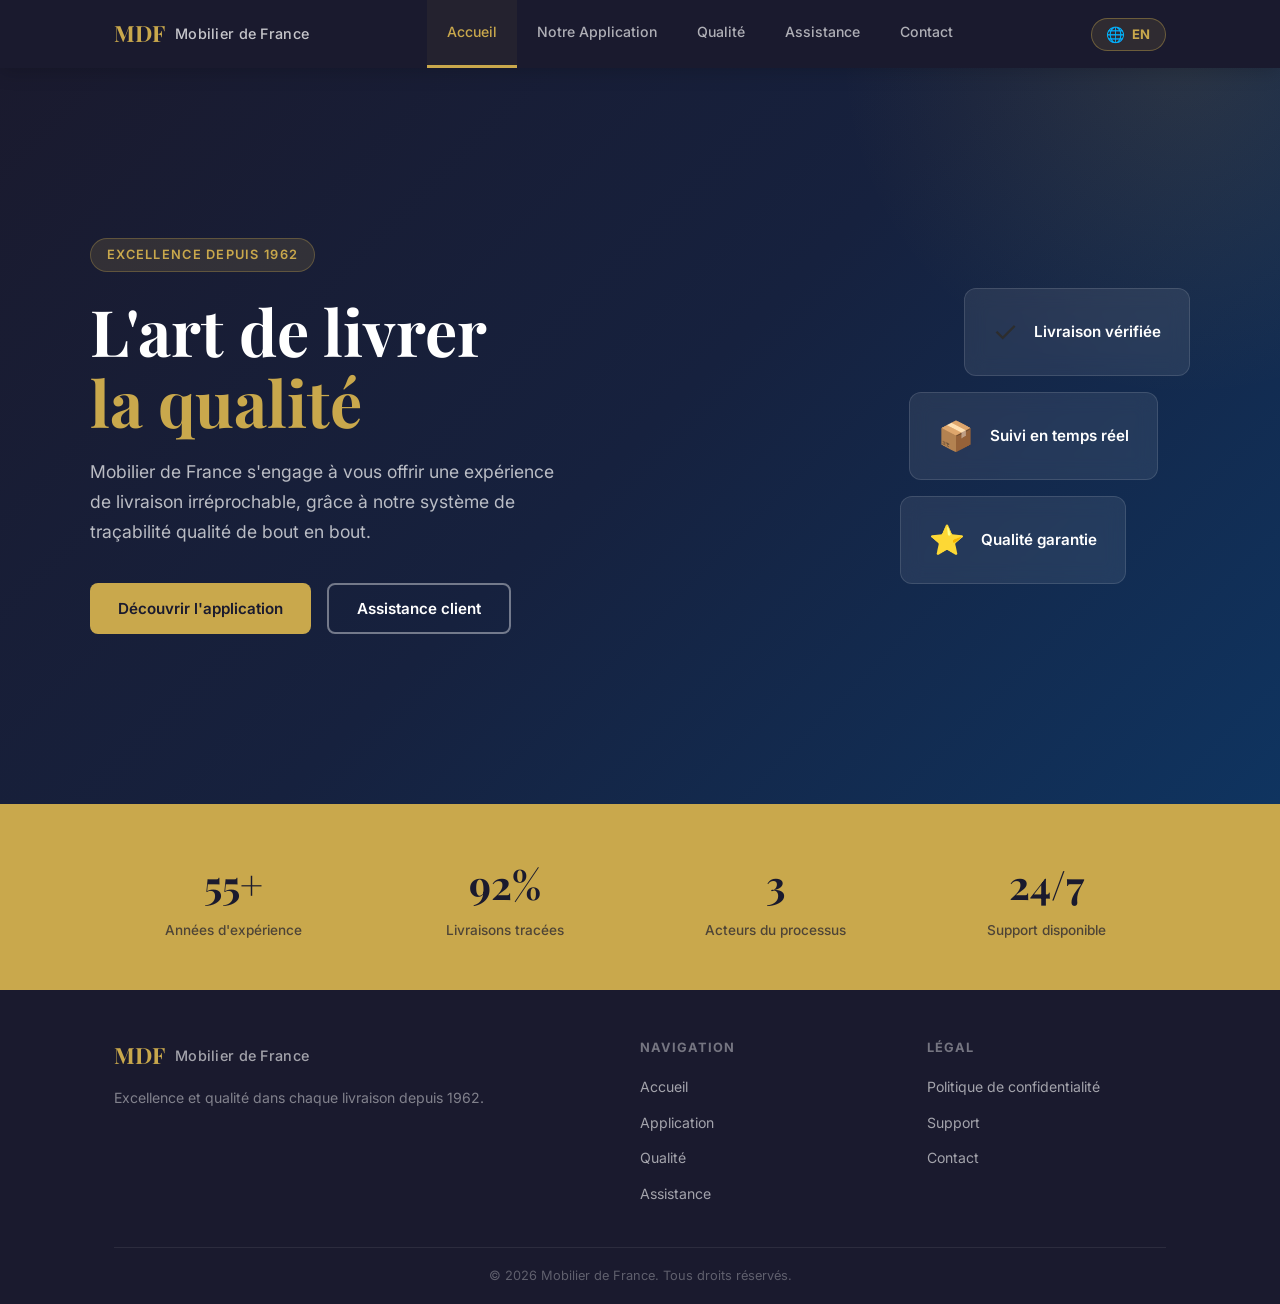
==== commit 420e6d5f: "feat: bouton langue FR/EN - traduction complète du site - Bouton FR/EN dans la navbar (style doré, p" ====
--- a/index.html
+++ b/index.html
@@ -4,7 +4,7 @@
   <meta charset="UTF-8" />
   <meta name="viewport" content="width=device-width, initial-scale=1.0" />
   <title>Mobilier de France - Qualité & Excellence</title>
-  <meta name="description" content="Mobilier de France - Traçabilité qualité des livraisons, application mobile et service après-vente." />
+  <meta name="description" content="Mobilier de France - Quality tracking for furniture deliveries." />
   <link rel="stylesheet" href="style.css" />
   <link rel="preconnect" href="https://fonts.googleapis.com" />
   <link rel="preconnect" href="https://fonts.gstatic.com" crossorigin />
@@ -21,16 +21,23 @@
       </div>
 
       <ul class="nav-links" id="navLinks">
-        <li><a href="#" class="nav-tab active" data-tab="accueil">Accueil</a></li>
-        <li><a href="#" class="nav-tab" data-tab="app">Notre Application</a></li>
-        <li><a href="#" class="nav-tab" data-tab="qualite">Qualité</a></li>
-        <li><a href="#" class="nav-tab" data-tab="sav">Assistance</a></li>
-        <li><a href="#" class="nav-tab" data-tab="contact">Contact</a></li>
+        <li><a href="#" class="nav-tab active" data-tab="accueil"    data-i18n="nav.accueil">Accueil</a></li>
+        <li><a href="#" class="nav-tab"         data-tab="app"       data-i18n="nav.app">Notre Application</a></li>
+        <li><a href="#" class="nav-tab"         data-tab="qualite"   data-i18n="nav.qualite">Qualité</a></li>
+        <li><a href="#" class="nav-tab"         data-tab="sav"       data-i18n="nav.sav">Assistance</a></li>
+        <li><a href="#" class="nav-tab"         data-tab="contact"   data-i18n="nav.contact">Contact</a></li>
       </ul>
 
-      <button class="nav-toggle" id="navToggle" aria-label="Menu">
-        <span></span><span></span><span></span>
-      </button>
+      <div class="nav-right">
+        <!-- Bouton langue -->
+        <button class="lang-btn" id="langBtn" onclick="toggleLang()">
+          <span class="lang-icon">🌐</span>
+          <span id="langLabel">EN</span>
+        </button>
+        <button class="nav-toggle" id="navToggle" aria-label="Menu">
+          <span></span><span></span><span></span>
+        </button>
+      </div>
     </div>
   </nav>
 
@@ -40,32 +47,32 @@
     <section class="hero">
       <div class="hero-content">
         <div class="hero-left">
-          <div class="hero-badge">Excellence depuis 1962</div>
+          <div class="hero-badge" data-i18n="hero.badge">Excellence depuis 1962</div>
           <h1 class="hero-title">
-            L'art de livrer<br />
-            <span class="hero-highlight">la qualité</span>
+            <span data-i18n="hero.title1">L'art de livrer</span><br />
+            <span class="hero-highlight" data-i18n="hero.title2">la qualité</span>
           </h1>
-          <p class="hero-subtitle">
+          <p class="hero-subtitle" data-i18n="hero.subtitle">
             Mobilier de France s'engage à vous offrir une expérience de livraison irréprochable,
             grâce à notre système de traçabilité qualité de bout en bout.
           </p>
           <div class="hero-actions">
-            <button class="btn btn-primary" onclick="switchTab('app')">Découvrir l'application</button>
-            <button class="btn btn-secondary" onclick="switchTab('sav')">Assistance client</button>
+            <button class="btn btn-primary" onclick="switchTab('app')"   data-i18n="hero.btn1">Découvrir l'application</button>
+            <button class="btn btn-secondary" onclick="switchTab('sav')" data-i18n="hero.btn2">Assistance client</button>
           </div>
         </div>
         <div class="hero-visual">
           <div class="hero-card">
             <div class="card-icon">✓</div>
-            <div class="card-text">Livraison vérifiée</div>
+            <div class="card-text" data-i18n="hero.card1">Livraison vérifiée</div>
           </div>
           <div class="hero-card hero-card--offset">
             <div class="card-icon">📦</div>
-            <div class="card-text">Suivi en temps réel</div>
+            <div class="card-text" data-i18n="hero.card2">Suivi en temps réel</div>
           </div>
           <div class="hero-card hero-card--offset2">
             <div class="card-icon">⭐</div>
-            <div class="card-text">Qualité garantie</div>
+            <div class="card-text" data-i18n="hero.card3">Qualité garantie</div>
           </div>
         </div>
       </div>
@@ -76,19 +83,19 @@
         <div class="stats-grid">
           <div class="stat-item">
             <div class="stat-number" data-target="60" data-suffix="+">60+</div>
-            <div class="stat-label">Années d'expérience</div>
+            <div class="stat-label" data-i18n="stats.label1">Années d'expérience</div>
           </div>
           <div class="stat-item">
             <div class="stat-number" data-target="100" data-suffix="%">100%</div>
-            <div class="stat-label">Livraisons tracées</div>
+            <div class="stat-label" data-i18n="stats.label2">Livraisons tracées</div>
           </div>
           <div class="stat-item">
             <div class="stat-number" data-target="4" data-suffix="">4</div>
-            <div class="stat-label">Acteurs du processus</div>
+            <div class="stat-label" data-i18n="stats.label3">Acteurs du processus</div>
           </div>
           <div class="stat-item">
             <div class="stat-number" data-static="24/7">24/7</div>
-            <div class="stat-label">Support disponible</div>
+            <div class="stat-label" data-i18n="stats.label4">Support disponible</div>
           </div>
         </div>
       </div>
@@ -101,9 +108,9 @@
     <section class="page-section">
       <div class="container">
         <div class="section-header">
-          <span class="section-tag">Application Mobile</span>
-          <h2 class="section-title">Une app pour chaque acteur</h2>
-          <p class="section-desc">
+          <span class="section-tag" data-i18n="app.tag">Application Mobile</span>
+          <h2 class="section-title" data-i18n="app.title">Une app pour chaque acteur</h2>
+          <p class="section-desc" data-i18n="app.desc">
             Notre application de traçabilité qualité connecte tous les maillons de la chaîne —
             du fournisseur au client final — en passant par le chauffeur et le showroom.
           </p>
@@ -112,40 +119,40 @@
         <div class="app-grid">
           <div class="app-card">
             <div class="app-card-icon">🏭</div>
-            <h3>Fournisseur</h3>
-            <p>Préparation des commandes, contrôle qualité à la source, photos de départ et chargement camion.</p>
+            <h3 data-i18n="app.card1.title">Fournisseur</h3>
+            <p data-i18n="app.card1.desc">Préparation des commandes, contrôle qualité à la source, photos de départ et chargement camion.</p>
           </div>
           <div class="app-card">
             <div class="app-card-icon">🚛</div>
-            <h3>Chauffeur</h3>
-            <p>Prise en charge des livraisons, gestion des tournées, photos à la livraison et signalement d'incidents.</p>
+            <h3 data-i18n="app.card2.title">Chauffeur</h3>
+            <p data-i18n="app.card2.desc">Prise en charge des livraisons, gestion des tournées, photos à la livraison et signalement d'incidents.</p>
           </div>
           <div class="app-card">
             <div class="app-card-icon">🏪</div>
-            <h3>Showroom</h3>
-            <p>Réception des meubles, contrôle à la livraison, validation ou signalement des défauts.</p>
+            <h3 data-i18n="app.card3.title">Showroom</h3>
+            <p data-i18n="app.card3.desc">Réception des meubles, contrôle à la livraison, validation ou signalement des défauts.</p>
           </div>
           <div class="app-card">
             <div class="app-card-icon">👤</div>
-            <h3>Client</h3>
-            <p>Suivi de sa commande, réception confirmée avec signature électronique et avis qualité.</p>
+            <h3 data-i18n="app.card4.title">Client</h3>
+            <p data-i18n="app.card4.desc">Suivi de sa commande, réception confirmée avec signature électronique et avis qualité.</p>
           </div>
         </div>
 
         <div class="app-download">
-          <p class="download-label">Application disponible prochainement sur</p>
+          <p class="download-label" data-i18n="app.download.label">Application disponible prochainement sur</p>
           <div class="download-buttons">
             <div class="download-btn">
               <span class="download-icon">🍎</span>
               <div>
-                <div class="download-sub">Disponible sur</div>
+                <div class="download-sub" data-i18n="app.download.sub">Disponible sur</div>
                 <div class="download-name">App Store</div>
               </div>
             </div>
             <div class="download-btn">
               <span class="download-icon">▶</span>
               <div>
-                <div class="download-sub">Disponible sur</div>
+                <div class="download-sub" data-i18n="app.download.sub">Disponible sur</div>
                 <div class="download-name">Google Play</div>
               </div>
             </div>
@@ -160,9 +167,9 @@
     <section class="page-section">
       <div class="container">
         <div class="section-header">
-          <span class="section-tag">Notre engagement</span>
-          <h2 class="section-title">Zéro compromis sur la qualité</h2>
-          <p class="section-desc">
+          <span class="section-tag" data-i18n="qualite.tag">Notre engagement</span>
+          <h2 class="section-title" data-i18n="qualite.title">Zéro compromis sur la qualité</h2>
+          <p class="section-desc" data-i18n="qualite.desc">
             Chaque meuble est photographié, référencé et suivi à chaque étape —
             de la fabrication à votre domicile.
           </p>
@@ -170,17 +177,17 @@
 
         <div class="qualite-inner">
           <div class="qualite-text">
-            <p>
+            <p data-i18n="qualite.text">
               Grâce à notre système de traçabilité numérique, vous disposez d'une preuve
               photo à chaque étape. Fini les litiges sans preuve : tout est documenté,
               daté et archivé.
             </p>
             <ul class="qualite-list">
-              <li><span class="qualite-check">✓</span><span>Photos de contrôle avant expédition</span></li>
-              <li><span class="qualite-check">✓</span><span>Vérification au chargement du camion</span></li>
-              <li><span class="qualite-check">✓</span><span>Contrôle à la réception en showroom</span></li>
-              <li><span class="qualite-check">✓</span><span>Confirmation de livraison chez le client</span></li>
-              <li><span class="qualite-check">✓</span><span>Historique complet accessible en ligne</span></li>
+              <li><span class="qualite-check">✓</span><span data-i18n="qualite.check1">Photos de contrôle avant expédition</span></li>
+              <li><span class="qualite-check">✓</span><span data-i18n="qualite.check2">Vérification au chargement du camion</span></li>
+              <li><span class="qualite-check">✓</span><span data-i18n="qualite.check3">Contrôle à la réception en showroom</span></li>
+              <li><span class="qualite-check">✓</span><span data-i18n="qualite.check4">Confirmation de livraison chez le client</span></li>
+              <li><span class="qualite-check">✓</span><span data-i18n="qualite.check5">Historique complet accessible en ligne</span></li>
             </ul>
           </div>
 
@@ -189,32 +196,32 @@
               <div class="process-step active">
                 <div class="step-num">1</div>
                 <div class="step-info">
-                  <strong>Fournisseur</strong>
-                  <span>Contrôle qualité à la source</span>
+                  <strong data-i18n="qualite.step1.title">Fournisseur</strong>
+                  <span data-i18n="qualite.step1.desc">Contrôle qualité à la source</span>
                 </div>
               </div>
               <div class="process-connector"></div>
               <div class="process-step">
                 <div class="step-num">2</div>
                 <div class="step-info">
-                  <strong>Transport</strong>
-                  <span>Chargement vérifié et photographié</span>
+                  <strong data-i18n="qualite.step2.title">Transport</strong>
+                  <span data-i18n="qualite.step2.desc">Chargement vérifié et photographié</span>
                 </div>
               </div>
               <div class="process-connector"></div>
               <div class="process-step">
                 <div class="step-num">3</div>
                 <div class="step-info">
-                  <strong>Showroom</strong>
-                  <span>Réception contrôlée</span>
+                  <strong data-i18n="qualite.step3.title">Showroom</strong>
+                  <span data-i18n="qualite.step3.desc">Réception contrôlée</span>
                 </div>
               </div>
               <div class="process-connector"></div>
               <div class="process-step">
                 <div class="step-num">4</div>
                 <div class="step-info">
-                  <strong>Client</strong>
-                  <span>Livraison confirmée et signée</span>
+                  <strong data-i18n="qualite.step4.title">Client</strong>
+                  <span data-i18n="qualite.step4.desc">Livraison confirmée et signée</span>
                 </div>
               </div>
             </div>
@@ -229,9 +236,9 @@
     <section class="page-section page-section--dark">
       <div class="container">
         <div class="section-header">
-          <span class="section-tag">Service Après-Vente</span>
-          <h2 class="section-title" style="color: white;">Assistance intelligente 24h/24</h2>
-          <p class="section-desc" style="color: rgba(255,255,255,0.65);">
+          <span class="section-tag" data-i18n="sav.tag">Service Après-Vente</span>
+          <h2 class="section-title" style="color:white;" data-i18n="sav.title">Assistance intelligente 24h/24</h2>
+          <p class="section-desc" style="color:rgba(255,255,255,0.65);" data-i18n="sav.desc">
             Notre assistant virtuel est disponible à tout moment pour répondre à vos questions,
             suivre vos dossiers SAV et vous orienter vers le bon interlocuteur.
           </p>
@@ -241,25 +248,25 @@
           <div class="bot-header">
             <div class="bot-avatar">MDF</div>
             <div class="bot-info">
-              <strong>Assistant MDF</strong>
-              <span class="bot-status">En ligne</span>
+              <strong data-i18n="sav.bot.name">Assistant MDF</strong>
+              <span class="bot-status" data-i18n="sav.bot.status">En ligne</span>
             </div>
           </div>
           <div class="bot-messages" id="botMessages">
             <div class="bot-message bot-message--bot">
-              <div class="bot-bubble">
+              <div class="bot-bubble" data-i18n="sav.bot.welcome">
                 Bonjour ! Je suis l'assistant Mobilier de France. Comment puis-je vous aider aujourd'hui ?
               </div>
             </div>
           </div>
           <div class="bot-suggestions" id="botSuggestions">
-            <button class="suggestion-btn" onclick="sendSuggestion('Suivre ma livraison')">Suivre ma livraison</button>
-            <button class="suggestion-btn" onclick="sendSuggestion('Signaler un problème')">Signaler un problème</button>
-            <button class="suggestion-btn" onclick="sendSuggestion('Contacter le SAV')">Contacter le SAV</button>
+            <button class="suggestion-btn" data-suggest="1" data-i18n="sav.suggest1" onclick="sendSuggestion(this.textContent)">Suivre ma livraison</button>
+            <button class="suggestion-btn" data-suggest="2" data-i18n="sav.suggest2" onclick="sendSuggestion(this.textContent)">Signaler un problème</button>
+            <button class="suggestion-btn" data-suggest="3" data-i18n="sav.suggest3" onclick="sendSuggestion(this.textContent)">Contacter le SAV</button>
           </div>
           <div class="bot-input">
-            <input type="text" id="botInput" placeholder="Posez votre question..." onkeydown="handleBotKey(event)" />
-            <button class="bot-send" onclick="sendBotMessage()">Envoyer</button>
+            <input type="text" id="botInput" data-i18n-placeholder="sav.input.placeholder" placeholder="Posez votre question..." onkeydown="handleBotKey(event)" />
+            <button class="bot-send" data-i18n="sav.send" onclick="sendBotMessage()">Envoyer</button>
           </div>
         </div>
       </div>
@@ -271,8 +278,8 @@
     <section class="page-section">
       <div class="container">
         <div class="section-header">
-          <span class="section-tag">Nous contacter</span>
-          <h2 class="section-title">Une question ? Écrivez-nous</h2>
+          <span class="section-tag" data-i18n="contact.tag">Nous contacter</span>
+          <h2 class="section-title" data-i18n="contact.title">Une question ? Écrivez-nous</h2>
         </div>
 
         <div class="contact-grid">
@@ -280,29 +287,29 @@
             <div class="contact-item">
               <span class="contact-icon">📍</span>
               <div>
-                <strong>Siège social</strong>
-                <p>France</p>
+                <strong data-i18n="contact.address.label">Siège social</strong>
+                <p data-i18n="contact.address.value">France</p>
               </div>
             </div>
             <div class="contact-item">
               <span class="contact-icon">📧</span>
               <div>
-                <strong>Email</strong>
+                <strong data-i18n="contact.email.label">Email</strong>
                 <p>contact@mdf.com</p>
               </div>
             </div>
             <div class="contact-item">
               <span class="contact-icon">🕐</span>
               <div>
-                <strong>Horaires</strong>
-                <p>Lun - Ven : 9h - 18h</p>
+                <strong data-i18n="contact.hours.label">Horaires</strong>
+                <p data-i18n="contact.hours.value">Lun - Ven : 9h - 18h</p>
               </div>
             </div>
             <div class="contact-item">
               <span class="contact-icon">💬</span>
               <div>
-                <strong>Support en ligne</strong>
-                <p><button class="link-btn" onclick="switchTab('sav')">Accéder au chat →</button></p>
+                <strong data-i18n="contact.chat.label">Support en ligne</strong>
+                <p><button class="link-btn" data-i18n="contact.chat.link" onclick="switchTab('sav')">Accéder au chat →</button></p>
               </div>
             </div>
           </div>
@@ -310,34 +317,34 @@
           <form class="contact-form" id="contactForm" onsubmit="handleContactForm(event)">
             <div class="form-row">
               <div class="form-group">
-                <label for="firstName">Prénom</label>
-                <input type="text" id="firstName" placeholder="Jean" required />
+                <label for="firstName" data-i18n="form.firstname">Prénom</label>
+                <input type="text" id="firstName" data-i18n-placeholder="form.placeholder.firstname" placeholder="Jean" required />
               </div>
               <div class="form-group">
-                <label for="lastName">Nom</label>
-                <input type="text" id="lastName" placeholder="Dupont" required />
+                <label for="lastName" data-i18n="form.lastname">Nom</label>
+                <input type="text" id="lastName" data-i18n-placeholder="form.placeholder.lastname" placeholder="Dupont" required />
               </div>
             </div>
             <div class="form-group">
-              <label for="email">Email</label>
+              <label for="email" data-i18n="form.email">Email</label>
               <input type="email" id="email" placeholder="jean.dupont@email.com" required />
             </div>
             <div class="form-group">
-              <label for="subject">Sujet</label>
+              <label for="subject" data-i18n="form.subject">Sujet</label>
               <select id="subject">
-                <option value="">Choisir un sujet</option>
-                <option value="livraison">Suivi de livraison</option>
-                <option value="sav">Service après-vente</option>
-                <option value="app">Application mobile</option>
-                <option value="autre">Autre</option>
+                <option value=""    data-i18n="form.subject.opt0">Choisir un sujet</option>
+                <option value="liv" data-i18n="form.subject.opt1">Suivi de livraison</option>
+                <option value="sav" data-i18n="form.subject.opt2">Service après-vente</option>
+                <option value="app" data-i18n="form.subject.opt3">Application mobile</option>
+                <option value="aut" data-i18n="form.subject.opt4">Autre</option>
               </select>
             </div>
             <div class="form-group">
-              <label for="message">Message</label>
-              <textarea id="message" rows="4" placeholder="Votre message..." required></textarea>
-            </div>
-            <button type="submit" class="btn btn-primary btn-full">Envoyer le message</button>
-            <div class="form-success" id="formSuccess">Message envoyé ! Nous vous répondrons sous 24h.</div>
+              <label for="message" data-i18n="form.message">Message</label>
+              <textarea id="message" rows="4" data-i18n-placeholder="form.placeholder.message" placeholder="Votre message..." required></textarea>
+            </div>
+            <button type="submit" class="btn btn-primary btn-full" data-i18n="form.submit">Envoyer le message</button>
+            <div class="form-success" id="formSuccess" data-i18n="form.success">Message envoyé ! Nous vous répondrons sous 24h.</div>
           </form>
         </div>
       </div>
@@ -353,28 +360,28 @@
             <span class="logo-mdf">MDF</span>
             <span class="logo-text">Mobilier de France</span>
           </div>
-          <p>Excellence et qualité dans chaque livraison depuis 1962.</p>
+          <p data-i18n="footer.desc">Excellence et qualité dans chaque livraison depuis 1962.</p>
         </div>
         <div class="footer-links">
-          <h4>Navigation</h4>
+          <h4 data-i18n="footer.nav.title">Navigation</h4>
           <ul>
-            <li><a href="#" onclick="switchTab('accueil')">Accueil</a></li>
-            <li><a href="#" onclick="switchTab('app')">Application</a></li>
-            <li><a href="#" onclick="switchTab('qualite')">Qualité</a></li>
-            <li><a href="#" onclick="switchTab('sav')">Assistance</a></li>
+            <li><a href="#" onclick="switchTab('accueil')" data-i18n="nav.accueil">Accueil</a></li>
+            <li><a href="#" onclick="switchTab('app')"     data-i18n="nav.app">Application</a></li>
+            <li><a href="#" onclick="switchTab('qualite')" data-i18n="nav.qualite">Qualité</a></li>
+            <li><a href="#" onclick="switchTab('sav')"     data-i18n="nav.sav">Assistance</a></li>
           </ul>
         </div>
         <div class="footer-links">
-          <h4>Légal</h4>
+          <h4 data-i18n="footer.legal.title">Légal</h4>
           <ul>
-            <li><a href="privacy-policy.html">Politique de confidentialité</a></li>
-            <li><a href="support.html">Support</a></li>
-            <li><a href="#" onclick="switchTab('contact')">Contact</a></li>
+            <li><a href="privacy-policy.html" data-i18n="footer.legal.privacy">Politique de confidentialité</a></li>
+            <li><a href="support.html"         data-i18n="footer.legal.support">Support</a></li>
+            <li><a href="#" onclick="switchTab('contact')" data-i18n="nav.contact">Contact</a></li>
           </ul>
         </div>
       </div>
       <div class="footer-bottom">
-        <p>&copy; 2026 Mobilier de France. Tous droits réservés.</p>
+        <p data-i18n="footer.copy">&copy; 2026 Mobilier de France. Tous droits réservés.</p>
       </div>
     </div>
   </footer>
--- a/style.css
+++ b/style.css
@@ -220,6 +220,39 @@
   background: rgba(201,168,76,0.06);
 }
 
+/* --- Bouton langue FR/EN --- */
+.nav-right {
+  display: flex;
+  align-items: center;
+  gap: 12px;
+  flex-shrink: 0;
+}
+
+.lang-btn {
+  display: flex;
+  align-items: center;
+  gap: 6px;
+  padding: 6px 14px;
+  background: rgba(201,168,76,0.12);
+  border: 1.5px solid rgba(201,168,76,0.4);
+  border-radius: 100px;
+  color: var(--color-secondary);
+  font-size: 0.82rem;
+  font-weight: 700;
+  cursor: pointer;
+  transition: all var(--transition);
+  font-family: var(--font-body);
+  letter-spacing: 0.05em;
+}
+
+.lang-btn:hover {
+  background: var(--color-secondary);
+  color: var(--color-primary);
+  border-color: var(--color-secondary);
+}
+
+.lang-icon { font-size: 0.95rem; }
+
 /* --- Mobile toggle --- */
 .nav-toggle {
   display: none;
